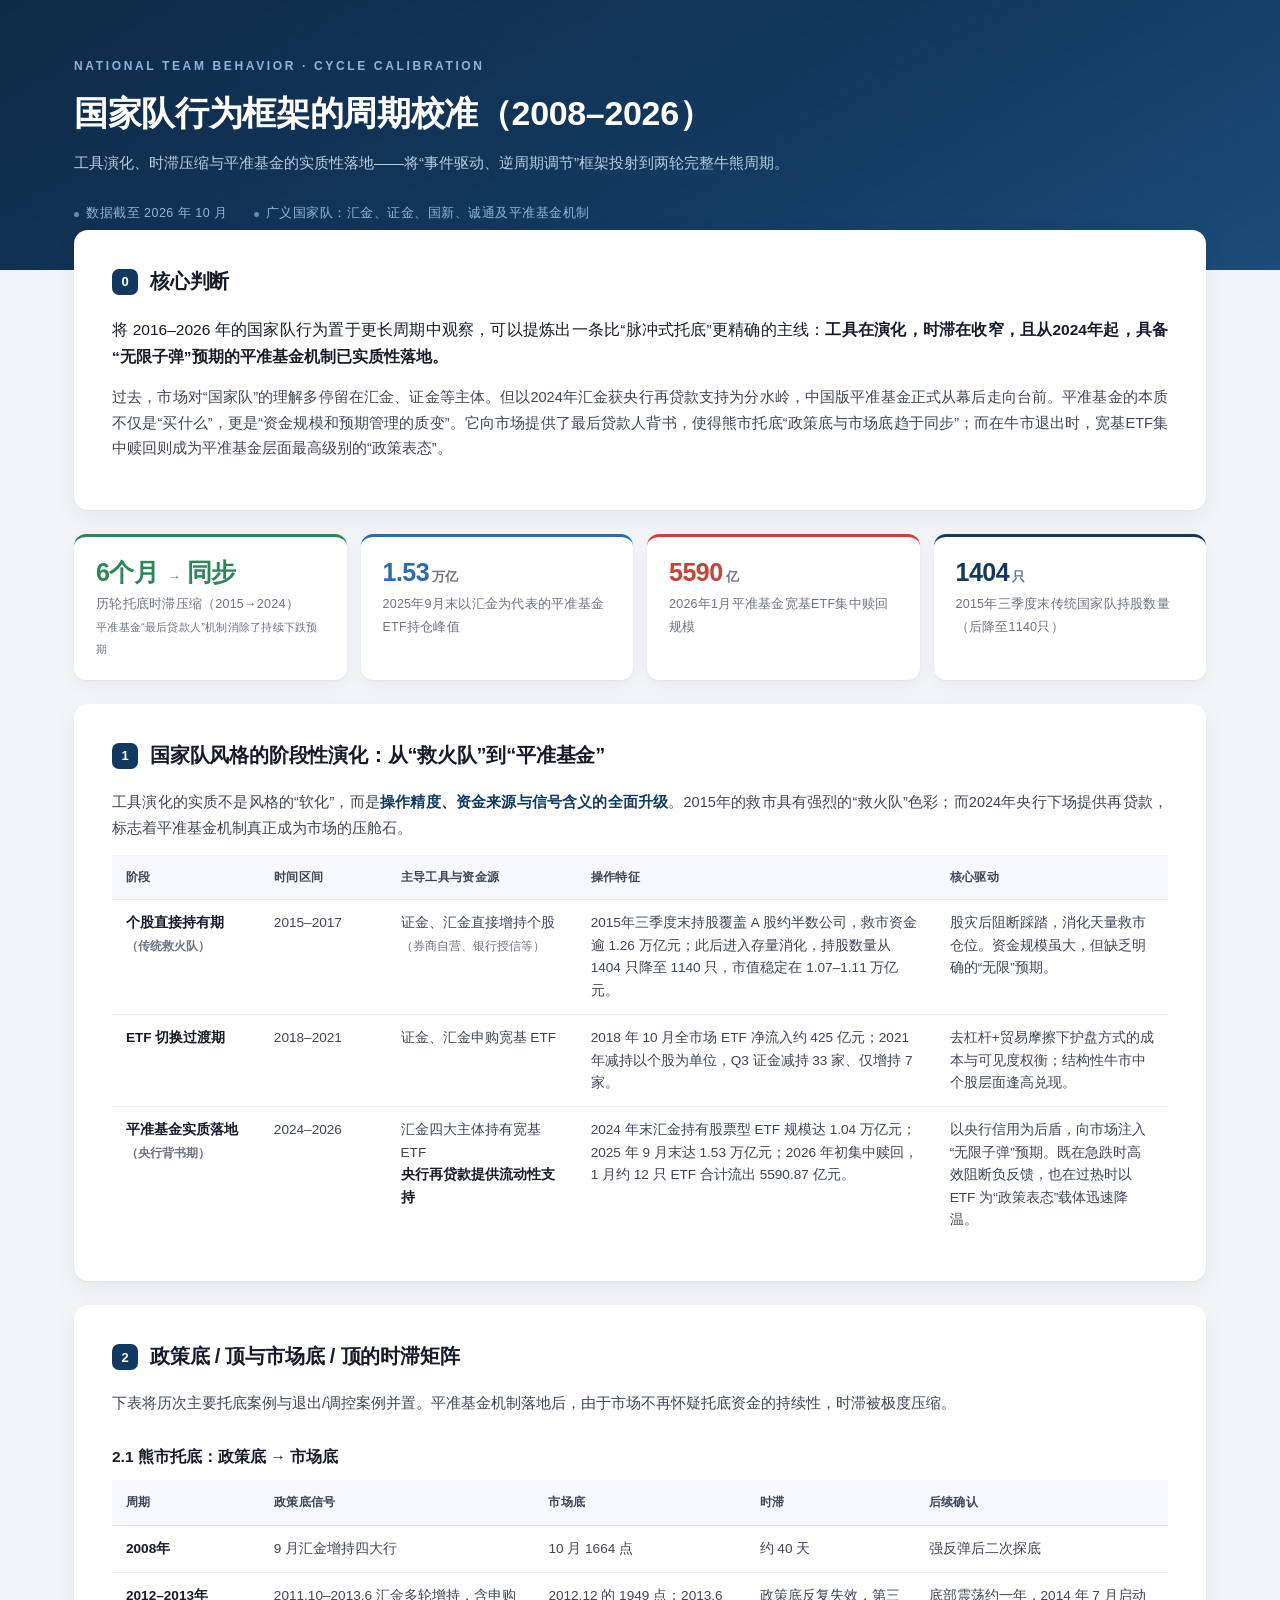
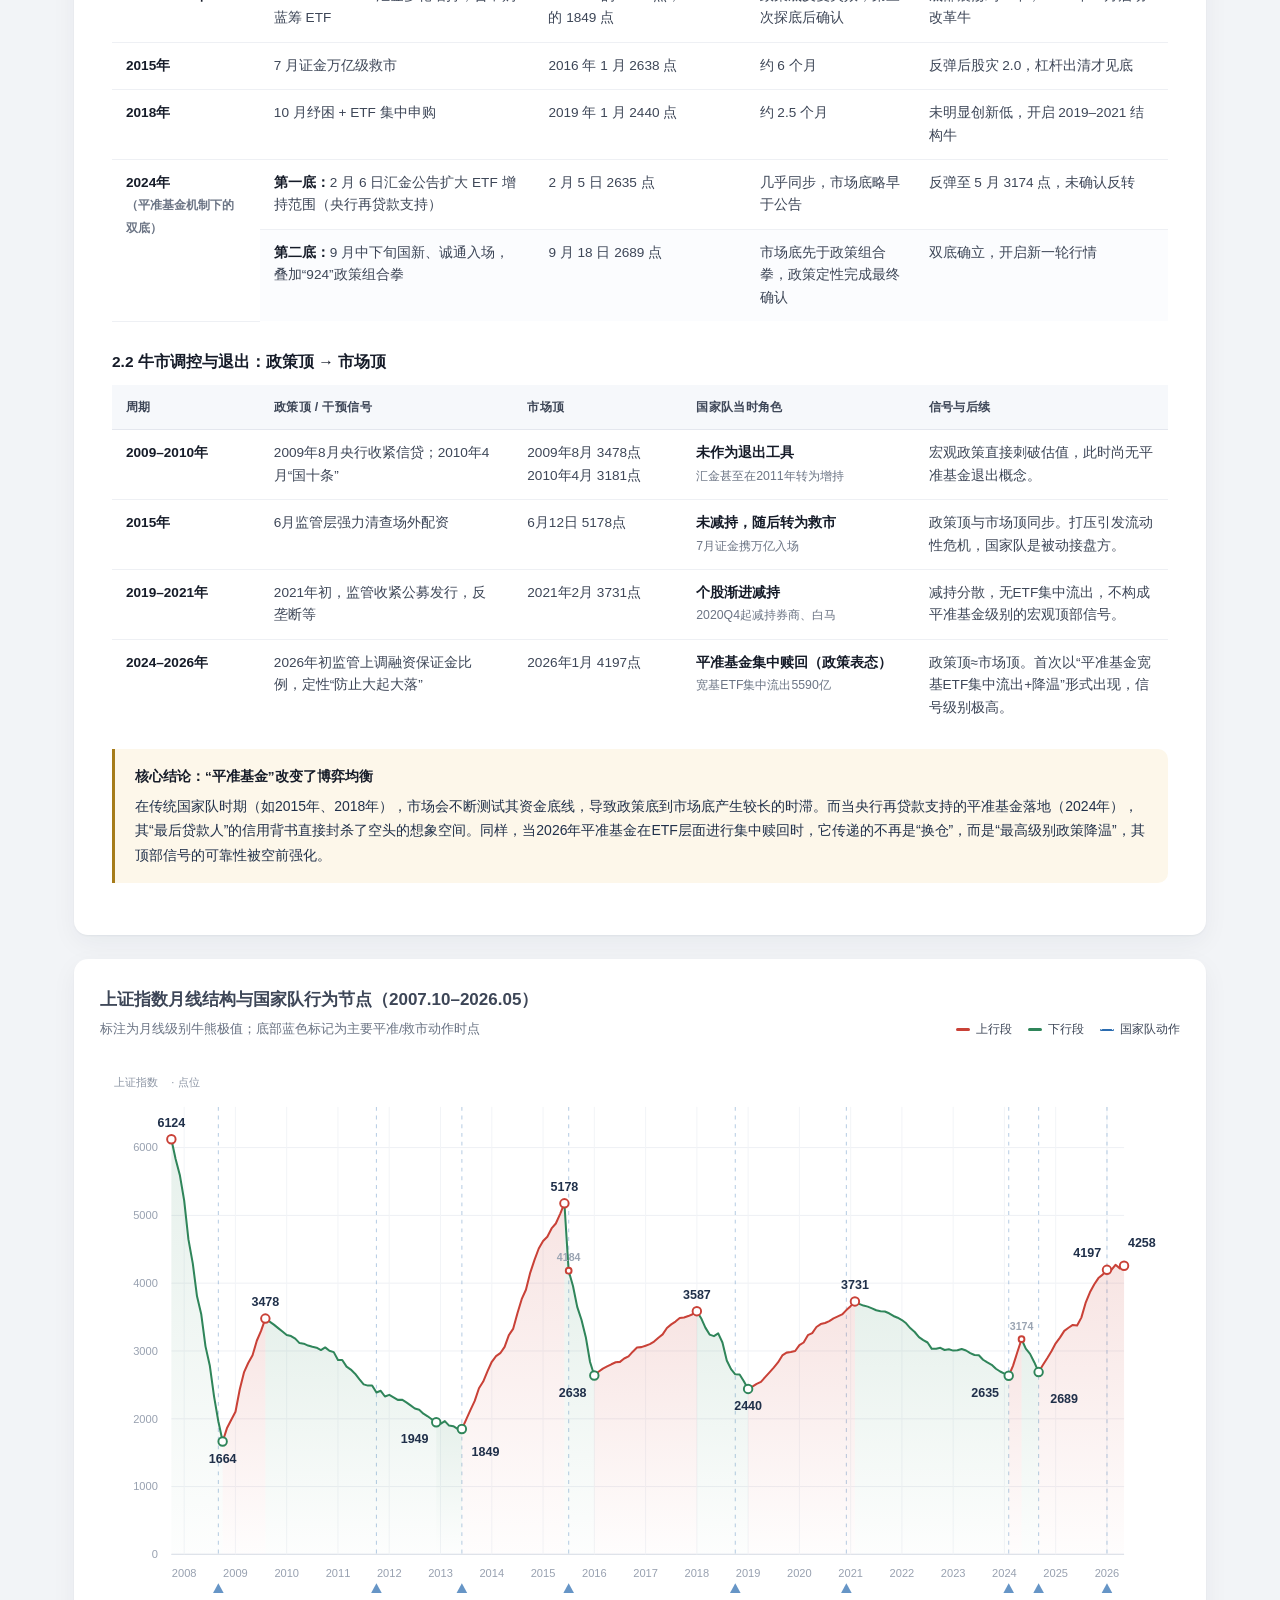
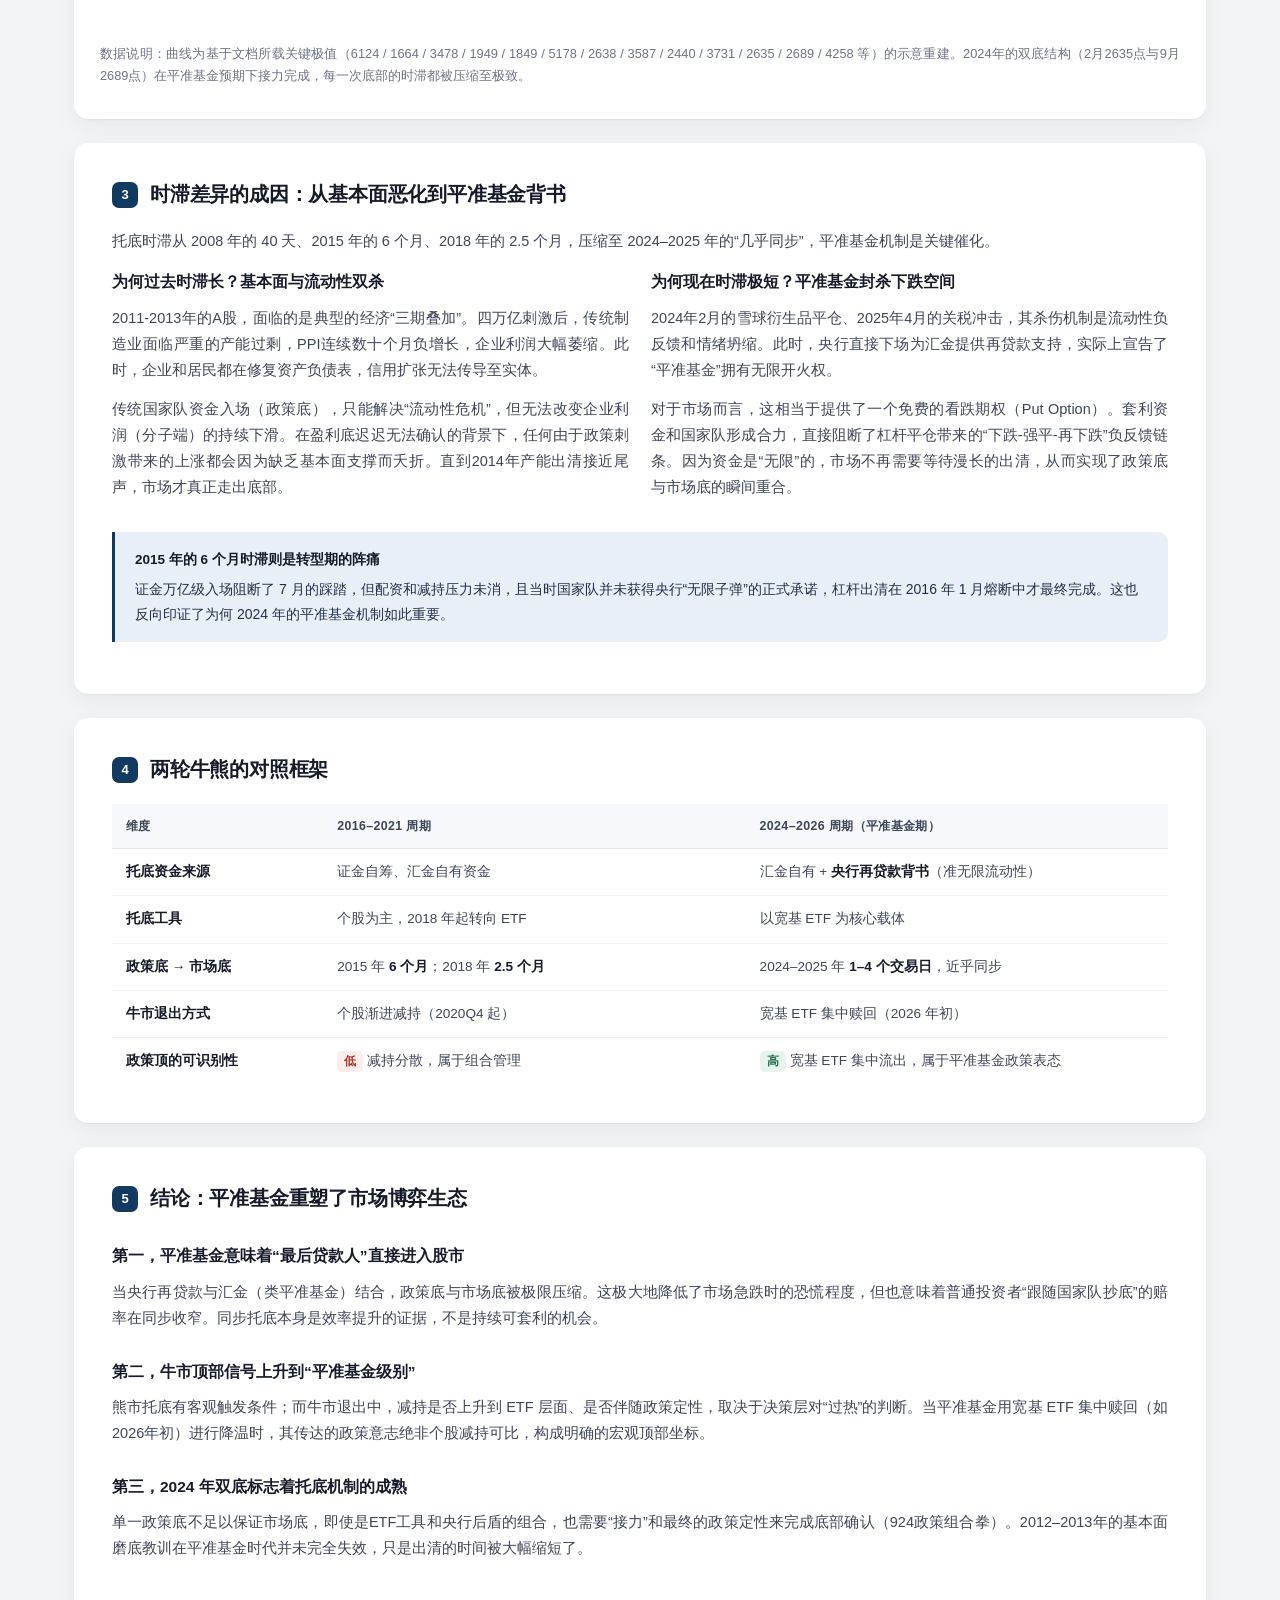
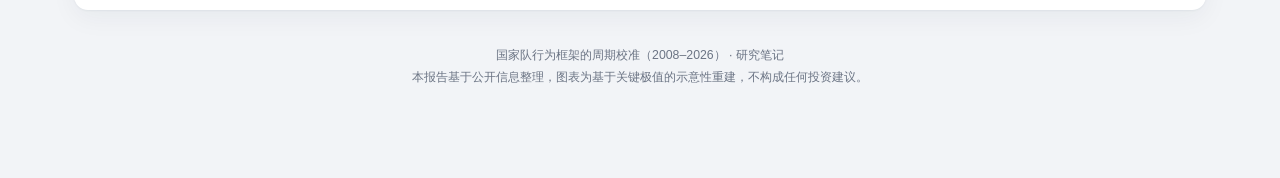
==== gjd.html @ b01d72b7 "1.index 折线图微调 2.增加报告论政策底后出现市场底时效性" ====
<!DOCTYPE html>
<html lang="zh-CN">
<head>
<meta charset="UTF-8">
<meta name="viewport" content="width=device-width, initial-scale=1.0">
<title>国家队行为框架的周期校准（2008–2026）</title>
<style>
  :root{
    --bg:#f2f4f7; --card:#ffffff; --ink:#151b28; --ink2:#3d4657;
    --muted:#6b7484; --line:#e4e7ee; --line2:#eef0f4;
    --accent:#12395f; --accent-soft:#e9eff6;
    --red:#c94137; --green:#2f855a; --gold:#a67c1a; --blue:#2b6cb0;
  }
  *{box-sizing:border-box;}
  body{
    margin:0; background:var(--bg); color:var(--ink);
    font-family:-apple-system,BlinkMacSystemFont,"Segoe UI","PingFang SC","Microsoft YaHei",sans-serif;
    line-height:1.78; -webkit-font-smoothing:antialiased;
  }
  .wrap{max-width:1180px; margin:0 auto; padding:0 24px 90px;}
  header{
    background:linear-gradient(150deg,#0e2a47 0%,#12395f 55%,#1b4b78 100%);
    color:#fff; padding:56px 0 46px; margin-bottom:-40px;
  }
  header .wrap{padding-bottom:0;}
  .kicker{font-size:12px; letter-spacing:.22em; text-transform:uppercase; color:#8fb4d8; margin:0 0 14px; font-weight:600;}
  h1{font-size:34px; line-height:1.32; margin:0 0 14px; font-weight:700; letter-spacing:-.01em;}
  .sub{font-size:15px; color:#b9cde0; margin:0; max-width:820px; line-height:1.7;}

  .card{
    background:var(--card); border-radius:14px; padding:34px 38px;
    box-shadow:0 1px 2px rgba(20,30,50,.05), 0 8px 26px rgba(20,30,50,.05);
    margin-bottom:24px;
  }
  section{scroll-margin-top:24px;}
  h2{font-size:20px; margin:0 0 16px; font-weight:700; letter-spacing:-.01em; display:flex; align-items:center; gap:12px;}
  h2 .num{display:inline-flex; align-items:center; justify-content:center; width:26px; height:26px; border-radius:7px; background:var(--accent); color:#fff; font-size:13px; font-weight:700; flex:0 0 auto;}
  h3{font-size:15.5px; margin:26px 0 10px; font-weight:700; color:var(--ink);}
  h3:first-child{margin-top:0;}
  p{margin:0 0 14px; color:var(--ink2); font-size:14.5px; text-align:justify;}
  p.lead{font-size:15.5px; color:var(--ink);}
  .muted{color:var(--muted); font-size:12.8px; line-height:1.7;}
  strong{color:var(--ink); font-weight:600;}
  em{font-style:normal; color:var(--accent); font-weight:600;}

  .stats{display:grid; grid-template-columns:repeat(auto-fit, minmax(200px,1fr)); gap:14px; margin:0 0 24px;}
  .stat{background:var(--card); border-radius:12px; padding:20px 22px; box-shadow:0 1px 2px rgba(20,30,50,.05), 0 6px 18px rgba(20,30,50,.04); border-top:3px solid var(--accent);}
  .stat .v{font-size:25px; font-weight:700; letter-spacing:-.02em; color:var(--accent); line-height:1.25;}
  .stat .v small{font-size:13px; font-weight:600; color:var(--muted); margin-left:3px;}
  .stat .k{font-size:12.5px; color:var(--muted); margin-top:5px; letter-spacing:.02em;}
  .stat.g{border-top-color:var(--green);} .stat.g .v{color:var(--green);}
  .stat.r{border-top-color:var(--red);} .stat.r .v{color:var(--red);}
  .stat.b{border-top-color:var(--blue);} .stat.b .v{color:var(--blue);}

  .table-wrap{overflow-x:auto; margin:6px -6px 4px; padding:0 6px;}
  table.tbl{width:100%; border-collapse:collapse; font-size:13.6px; min-width:640px;}
  .tbl th{background:#f6f8fb; color:var(--ink2); font-weight:600; text-align:left; padding:11px 14px; border-bottom:1px solid var(--line); font-size:12.4px; letter-spacing:.03em; white-space:nowrap;}
  .tbl td{padding:12px 14px; border-bottom:1px solid var(--line2); vertical-align:top; color:var(--ink2); line-height:1.65;}
  .tbl tbody tr:last-child td{border-bottom:none;}
  .tbl tbody tr:hover{background:#fafbfd;}
  .tbl .hl{color:var(--ink); font-weight:600;}
  .tbl .sm{font-size:12.3px; color:var(--muted);}
  .tbl .sub-row td{background:#fbfcfe;}
  .tag{display:inline-block; padding:1px 7px; border-radius:5px; font-size:11.5px; font-weight:600; letter-spacing:.02em; white-space:nowrap;}
  .tag.yes{background:#e7f4ec; color:#1f6b45;}
  .tag.no{background:#fdecea; color:#a8332a;}
  .tag.warn{background:#fdf3e0; color:#8a6412;}

  .chart-shell{background:var(--card); border-radius:14px; padding:26px 26px 18px; box-shadow:0 1px 2px rgba(20,30,50,.05), 0 8px 26px rgba(20,30,50,.05); margin-bottom:24px;}
  .chart-head{display:flex; flex-wrap:wrap; justify-content:space-between; align-items:flex-end; gap:12px; margin-bottom:6px;}
  .chart-title{font-size:17px; font-weight:700; margin:0;}
  .chart-sub{font-size:12.6px; color:var(--muted); margin:3px 0 0;}
  .legend{display:flex; flex-wrap:wrap; gap:16px; font-size:12.3px; color:var(--ink2);}
  .legend i{display:inline-block; width:14px; height:3px; border-radius:2px; margin-right:6px; vertical-align:middle;}
  .legend .sw-dash{width:14px; height:0; border-top:2px dashed var(--blue); background:none;}
  .chart-scroll{overflow-x:auto; margin:10px -4px 0; padding:0 4px;}
  svg#chart{display:block; width:100%; min-width:860px; height:auto; font-family:inherit;}
  .ax{font-size:11.5px; fill:#98a1b0;}
  .ax-y{font-size:11.5px; fill:#98a1b0;}
  .plab{font-size:13px; font-weight:700; fill:#20304a;}
  .plab.minor{font-size:11px; font-weight:600; fill:#9aa4b2;}
  .ttl{font-size:11.5px; fill:#8b94a3;}

  .callout{border-left:3px solid var(--accent); background:var(--accent-soft); padding:16px 20px; border-radius:0 10px 10px 0; margin:18px 0; font-size:14px; color:#20304a; line-height:1.75;}
  .callout.warn{border-left-color:var(--gold); background:#fdf7ea;}
  .callout.risk{border-left-color:var(--red); background:#fdf0ee;}
  .callout .t{font-weight:700; display:block; margin-bottom:5px; color:var(--ink); font-size:13.5px;}

  .grid2{display:grid; grid-template-columns:1fr 1fr; gap:22px;}
  @media(max-width:820px){
    .grid2{grid-template-columns:1fr;}
    h1{font-size:25px;}
    .card{padding:26px 22px;}
    header{padding:40px 0 36px;}
  }
  footer{text-align:center; font-size:12.3px; color:var(--muted); padding:10px 0 0; line-height:1.8;}
  .divider{height:1px; background:var(--line); margin:26px 0;}
</style>
</head>
<body>

<header>
  <div class="wrap">
    <p class="kicker">National Team Behavior · Cycle Calibration</p>
    <h1>国家队行为框架的周期校准（2008–2026）</h1>
    <p class="sub">工具演化、时滞压缩与平准基金的实质性落地——将“事件驱动、逆周期调节”框架投射到两轮完整牛熊周期。</p>
    <div class="meta" style="margin-top:26px; display:flex; flex-wrap:wrap; gap:10px 26px; font-size:12.5px; color:#8fb4d8; letter-spacing:.04em;">
      <span><i style="width:5px;height:5px;border-radius:50%;background:#5f8cba;display:inline-block;margin-right:7px;"></i>数据截至 2026 年 10 月</span>
      <span><i style="width:5px;height:5px;border-radius:50%;background:#5f8cba;display:inline-block;margin-right:7px;"></i>广义国家队：汇金、证金、国新、诚通及平准基金机制</span>
    </div>
  </div>
</header>

<div class="wrap">

  <!-- ================= 核心判断 ================= -->
  <section class="card">
    <h2><span class="num">0</span>核心判断</h2>
    <p class="lead">将 2016–2026 年的国家队行为置于更长周期中观察，可以提炼出一条比“脉冲式托底”更精确的主线：<strong>工具在演化，时滞在收窄，且从2024年起，具备“无限子弹”预期的平准基金机制已实质性落地。</strong></p>
    <p>过去，市场对“国家队”的理解多停留在汇金、证金等主体。但以2024年汇金获央行再贷款支持为分水岭，中国版平准基金正式从幕后走向台前。平准基金的本质不仅是“买什么”，更是“资金规模和预期管理的质变”。它向市场提供了最后贷款人背书，使得熊市托底“政策底与市场底趋于同步”；而在牛市退出时，宽基ETF集中赎回则成为平准基金层面最高级别的“政策表态”。</p>
  </section>

  <div class="stats">
    <div class="stat g">
      <div class="v">6个月 <small>→</small> 同步</div>
      <div class="k">历轮托底时滞压缩（2015→2024）<br><span class="muted" style="font-size:11px;">平准基金“最后贷款人”机制消除了持续下跌预期</span></div>
    </div>
    <div class="stat b">
      <div class="v">1.53<small>万亿</small></div>
      <div class="k">2025年9月末以汇金为代表的平准基金ETF持仓峰值</div>
    </div>
    <div class="stat r">
      <div class="v">5590<small>亿</small></div>
      <div class="k">2026年1月平准基金宽基ETF集中赎回规模</div>
    </div>
    <div class="stat">
      <div class="v">1404<small>只</small></div>
      <div class="k">2015年三季度末传统国家队持股数量（后降至1140只）</div>
    </div>
  </div>

  <!-- ================= 一、风格演化 ================= -->
  <section class="card">
    <h2><span class="num">1</span>国家队风格的阶段性演化：从“救火队”到“平准基金”</h2>
    <p>工具演化的实质不是风格的“软化”，而是<em>操作精度、资金来源与信号含义的全面升级</em>。2015年的救市具有强烈的“救火队”色彩；而2024年央行下场提供再贷款，标志着平准基金机制真正成为市场的压舱石。</p>

    <div class="table-wrap">
      <table class="tbl">
        <thead>
          <tr>
            <th style="width:14%">阶段</th>
            <th style="width:12%">时间区间</th>
            <th style="width:18%">主导工具与资金源</th>
            <th>操作特征</th>
            <th style="width:22%">核心驱动</th>
          </tr>
        </thead>
        <tbody>
          <tr>
            <td class="hl">个股直接持有期<br><span class="sm">（传统救火队）</span></td>
            <td>2015–2017</td>
            <td>证金、汇金直接增持个股<br><span class="sm">（券商自营、银行授信等）</span></td>
            <td>2015年三季度末持股覆盖 A 股约半数公司，救市资金逾 1.26 万亿元；此后进入存量消化，持股数量从 1404 只降至 1140 只，市值稳定在 1.07–1.11 万亿元。</td>
            <td>股灾后阻断踩踏，消化天量救市仓位。资金规模虽大，但缺乏明确的“无限”预期。</td>
          </tr>
          <tr>
            <td class="hl">ETF 切换过渡期</td>
            <td>2018–2021</td>
            <td>证金、汇金申购宽基 ETF</td>
            <td>2018 年 10 月全市场 ETF 净流入约 425 亿元；2021 年减持以个股为单位，Q3 证金减持 33 家、仅增持 7 家。</td>
            <td>去杠杆+贸易摩擦下护盘方式的成本与可见度权衡；结构性牛市中个股层面逢高兑现。</td>
          </tr>
          <tr>
            <td class="hl">平准基金实质落地<br><span class="sm">（央行背书期）</span></td>
            <td>2024–2026</td>
            <td>汇金四大主体持有宽基 ETF<br><strong>央行再贷款提供流动性支持</strong></td>
            <td>2024 年末汇金持有股票型 ETF 规模达 1.04 万亿元；2025 年 9 月末达 1.53 万亿元；2026 年初集中赎回，1 月约 12 只 ETF 合计流出 5590.87 亿元。</td>
            <td>以央行信用为后盾，向市场注入“无限子弹”预期。既在急跌时高效阻断负反馈，也在过热时以 ETF 为“政策表态”载体迅速降温。</td>
          </tr>
        </tbody>
      </table>
    </div>
  </section>

  <!-- ================= 二、时滞矩阵 ================= -->
  <section class="card">
    <h2><span class="num">2</span>政策底 / 顶与市场底 / 顶的时滞矩阵</h2>
    <p>下表将历次主要托底案例与退出/调控案例并置。平准基金机制落地后，由于市场不再怀疑托底资金的持续性，时滞被极度压缩。</p>

    <h3>2.1 熊市托底：政策底 → 市场底</h3>
    <div class="table-wrap">
      <table class="tbl">
        <thead>
          <tr>
            <th style="width:14%">周期</th>
            <th style="width:26%">政策底信号</th>
            <th style="width:20%">市场底</th>
            <th style="width:16%">时滞</th>
            <th>后续确认</th>
          </tr>
        </thead>
        <tbody>
          <tr>
            <td class="hl">2008年</td>
            <td>9 月汇金增持四大行</td>
            <td>10 月 1664 点</td>
            <td>约 40 天</td>
            <td>强反弹后二次探底</td>
          </tr>
          <tr>
            <td class="hl">2012–2013年</td>
            <td>2011.10–2013.6 汇金多轮增持，含申购蓝筹 ETF</td>
            <td>2012.12 的 1949 点；2013.6 的 1849 点</td>
            <td>政策底反复失效，第三次探底后确认</td>
            <td>底部震荡约一年，2014 年 7 月启动改革牛</td>
          </tr>
          <tr>
            <td class="hl">2015年</td>
            <td>7 月证金万亿级救市</td>
            <td>2016 年 1 月 2638 点</td>
            <td>约 6 个月</td>
            <td>反弹后股灾 2.0，杠杆出清才见底</td>
          </tr>
          <tr>
            <td class="hl">2018年</td>
            <td>10 月纾困 + ETF 集中申购</td>
            <td>2019 年 1 月 2440 点</td>
            <td>约 2.5 个月</td>
            <td>未明显创新低，开启 2019–2021 结构牛</td>
          </tr>
          <tr>
            <td class="hl" rowspan="2">2024年<br><span class="sm">（平准基金机制下的双底）</span></td>
            <td><strong>第一底：</strong>2 月 6 日汇金公告扩大 ETF 增持范围（央行再贷款支持）</td>
            <td>2 月 5 日 2635 点</td>
            <td>几乎同步，市场底略早于公告</td>
            <td>反弹至 5 月 3174 点，未确认反转</td>
          </tr>
          <tr class="sub-row">
            <td><strong>第二底：</strong>9 月中下旬国新、诚通入场，叠加“924”政策组合拳</td>
            <td>9 月 18 日 2689 点</td>
            <td>市场底先于政策组合拳，政策定性完成最终确认</td>
            <td>双底确立，开启新一轮行情</td>
          </tr>
        </tbody>
      </table>
    </div>

    <h3>2.2 牛市调控与退出：政策顶 → 市场顶</h3>
    <div class="table-wrap">
      <table class="tbl">
        <thead>
          <tr>
            <th style="width:14%">周期</th>
            <th style="width:24%">政策顶 / 干预信号</th>
            <th style="width:16%">市场顶</th>
            <th style="width:22%">国家队当时角色</th>
            <th>信号与后续</th>
          </tr>
        </thead>
        <tbody>
          <tr>
            <td class="hl">2009–2010年</td>
            <td>2009年8月央行收紧信贷；2010年4月“国十条”</td>
            <td>2009年8月 3478点<br>2010年4月 3181点</td>
            <td><strong>未作为退出工具</strong><br><span class="sm">汇金甚至在2011年转为增持</span></td>
            <td>宏观政策直接刺破估值，此时尚无平准基金退出概念。</td>
          </tr>
          <tr>
            <td class="hl">2015年</td>
            <td>6月监管层强力清查场外配资</td>
            <td>6月12日 5178点</td>
            <td><strong>未减持，随后转为救市</strong><br><span class="sm">7月证金携万亿入场</span></td>
            <td>政策顶与市场顶同步。打压引发流动性危机，国家队是被动接盘方。</td>
          </tr>
          <tr>
            <td class="hl">2019–2021年</td>
            <td>2021年初，监管收紧公募发行，反垄断等</td>
            <td>2021年2月 3731点</td>
            <td><strong>个股渐进减持</strong><br><span class="sm">2020Q4起减持券商、白马</span></td>
            <td>减持分散，无ETF集中流出，不构成平准基金级别的宏观顶部信号。</td>
          </tr>
          <tr>
            <td class="hl">2024–2026年</td>
            <td>2026年初监管上调融资保证金比例，定性“防止大起大落”</td>
            <td>2026年1月 4197点</td>
            <td><strong>平准基金集中赎回（政策表态）</strong><br><span class="sm">宽基ETF集中流出5590亿</span></td>
            <td>政策顶≈市场顶。首次以“平准基金宽基ETF集中流出+降温”形式出现，信号级别极高。</td>
          </tr>
        </tbody>
      </table>
    </div>

    <div class="callout warn">
      <span class="t">核心结论：“平准基金”改变了博弈均衡</span>
      在传统国家队时期（如2015年、2018年），市场会不断测试其资金底线，导致政策底到市场底产生较长的时滞。而当央行再贷款支持的平准基金落地（2024年），其“最后贷款人”的信用背书直接封杀了空头的想象空间。同样，当2026年平准基金在ETF层面进行集中赎回时，它传递的不再是“换仓”，而是“最高级别政策降温”，其顶部信号的可靠性被空前强化。
    </div>
  </section>

  <!-- ================= 三、图表 ================= -->
  <section class="chart-shell">
    <div class="chart-head">
      <div>
        <p class="chart-title">上证指数月线结构与国家队行为节点（2007.10–2026.05）</p>
        <p class="chart-sub">标注为月线级别牛熊极值；底部蓝色标记为主要平准/救市动作时点</p>
      </div>
      <div class="legend">
        <span><i style="background:var(--red)"></i>上行段</span>
        <span><i style="background:var(--green)"></i>下行段</span>
        <span><i class="sw-dash"></i>国家队动作</span>
      </div>
    </div>

    <div class="chart-scroll">
      <svg id="chart" viewBox="0 0 1120 600" preserveAspectRatio="xMidYMid meet" role="img"
           aria-label="上证指数月线折线图，2007年10月至2026年5月"></svg>
    </div>
    <p class="muted" style="margin-top:14px;">
      数据说明：曲线为基于文档所载关键极值（6124 / 1664 / 3478 / 1949 / 1849 / 5178 / 2638 / 3587 / 2440 / 3731 / 2635 / 2689 / 4258 等）的示意重建。2024年的双底结构（2月2635点与9月2689点）在平准基金预期下接力完成，每一次底部的时滞都被压缩至极致。
    </p>
  </section>

  <!-- ================= 四、时滞成因 ================= -->
  <section class="card">
    <h2><span class="num">3</span>时滞差异的成因：从基本面恶化到平准基金背书</h2>
    <p>托底时滞从 2008 年的 40 天、2015 年的 6 个月、2018 年的 2.5 个月，压缩至 2024–2025 年的“几乎同步”，平准基金机制是关键催化。</p>

    <div class="grid2">
      <div>
        <h3>为何过去时滞长？基本面与流动性双杀</h3>
        <p>2011-2013年的A股，面临的是典型的经济“三期叠加”。四万亿刺激后，传统制造业面临严重的产能过剩，PPI连续数十个月负增长，企业利润大幅萎缩。此时，企业和居民都在修复资产负债表，信用扩张无法传导至实体。</p>
        <p>传统国家队资金入场（政策底），只能解决“流动性危机”，但无法改变企业利润（分子端）的持续下滑。在盈利底迟迟无法确认的背景下，任何由于政策刺激带来的上涨都会因为缺乏基本面支撑而夭折。直到2014年产能出清接近尾声，市场才真正走出底部。</p>
      </div>
      <div>
        <h3>为何现在时滞极短？平准基金封杀下跌空间</h3>
        <p>2024年2月的雪球衍生品平仓、2025年4月的关税冲击，其杀伤机制是流动性负反馈和情绪坍缩。此时，央行直接下场为汇金提供再贷款支持，实际上宣告了“平准基金”拥有无限开火权。</p>
        <p>对于市场而言，这相当于提供了一个免费的看跌期权（Put Option）。套利资金和国家队形成合力，直接阻断了杠杆平仓带来的“下跌-强平-再下跌”负反馈链条。因为资金是“无限”的，市场不再需要等待漫长的出清，从而实现了政策底与市场底的瞬间重合。</p>
      </div>
    </div>

    <div class="callout">
      <span class="t">2015 年的 6 个月时滞则是转型期的阵痛</span>
      证金万亿级入场阻断了 7 月的踩踏，但配资和减持压力未消，且当时国家队并未获得央行“无限子弹”的正式承诺，杠杆出清在 2016 年 1 月熔断中才最终完成。这也反向印证了为何 2024 年的平准基金机制如此重要。
    </div>
  </section>

  <!-- ================= 五、对照框架 ================= -->
  <section class="card">
    <h2><span class="num">4</span>两轮牛熊的对照框架</h2>
    <div class="table-wrap">
      <table class="tbl">
        <thead>
          <tr>
            <th style="width:20%">维度</th>
            <th style="width:40%">2016–2021 周期</th>
            <th>2024–2026 周期（平准基金期）</th>
          </tr>
        </thead>
        <tbody>
          <tr><td class="hl">托底资金来源</td><td>证金自筹、汇金自有资金</td><td>汇金自有 + <strong>央行再贷款背书</strong>（准无限流动性）</td></tr>
          <tr><td class="hl">托底工具</td><td>个股为主，2018 年起转向 ETF</td><td>以宽基 ETF 为核心载体</td></tr>
          <tr><td class="hl">政策底 → 市场底</td><td>2015 年 <strong>6 个月</strong>；2018 年 <strong>2.5 个月</strong></td><td>2024–2025 年 <strong>1–4 个交易日</strong>，近乎同步</td></tr>
          <tr><td class="hl">牛市退出方式</td><td>个股渐进减持（2020Q4 起）</td><td>宽基 ETF 集中赎回（2026 年初）</td></tr>
          <tr><td class="hl">政策顶的可识别性</td><td><span class="tag no">低</span> 减持分散，属于组合管理</td><td><span class="tag yes">高</span> 宽基 ETF 集中流出，属于平准基金政策表态</td></tr>
        </tbody>
      </table>
    </div>
  </section>

  <!-- ================= 六、结论 ================= -->
  <section class="card">
    <h2><span class="num">5</span>结论：平准基金重塑了市场博弈生态</h2>

    <h3>第一，平准基金意味着“最后贷款人”直接进入股市</h3>
    <p>当央行再贷款与汇金（类平准基金）结合，政策底与市场底被极限压缩。这极大地降低了市场急跌时的恐慌程度，但也意味着普通投资者“跟随国家队抄底”的赔率在同步收窄。同步托底本身是效率提升的证据，不是持续可套利的机会。</p>

    <h3>第二，牛市顶部信号上升到“平准基金级别”</h3>
    <p>熊市托底有客观触发条件；而牛市退出中，减持是否上升到 ETF 层面、是否伴随政策定性，取决于决策层对“过热”的判断。当平准基金用宽基 ETF 集中赎回（如2026年初）进行降温时，其传达的政策意志绝非个股减持可比，构成明确的宏观顶部坐标。</p>

    <h3>第三，2024 年双底标志着托底机制的成熟</h3>
    <p>单一政策底不足以保证市场底，即使是ETF工具和央行后盾的组合，也需要“接力”和最终的政策定性来完成底部确认（924政策组合拳）。2012–2013年的基本面磨底教训在平准基金时代并未完全失效，只是出清的时间被大幅缩短了。</p>
  </section>

  <footer>
    国家队行为框架的周期校准（2008–2026） · 研究笔记<br>
    本报告基于公开信息整理，图表为基于关键极值的示意性重建，不构成任何投资建议。
  </footer>
</div>

<script>
(function(){
  "use strict";

  function ym2i(s){ const p = s.split('-'); return (+p[0]) * 12 + (+p[1]) - 1; }
  function i2ym(i){ return Math.floor(i/12) + '-' + String(i%12+1).padStart(2,'0'); }
  function rnd(s){ const x = Math.sin(s) * 43758.5453; return x - Math.floor(x); }

  const PIVOTS = [
    { d:'2007-10', v:6124, lab:'6124', pos:'above' },
    { d:'2008-10', v:1664, lab:'1664', pos:'below' },
    { d:'2009-08', v:3478, lab:'3478', pos:'above' },
    { d:'2012-12', v:1949, lab:'1949', pos:'below', anchor:'end', dx:-8 },
    { d:'2013-06', v:1849, lab:'1849', pos:'below', anchor:'start', dx:10, dy:6 },
    { d:'2015-06', v:5178, lab:'5178', pos:'above' },
    { d:'2015-07', v:4184, minor:true, pos:'above' },
    { d:'2016-01', v:2638, lab:'2638', pos:'below', anchor:'end', dx:-8 },
    { d:'2018-01', v:3587, lab:'3587', pos:'above' },
    { d:'2019-01', v:2440, lab:'2440', pos:'below' },
    { d:'2021-02', v:3731, lab:'3731', pos:'above' },
    { d:'2024-02', v:2635, lab:'2635', pos:'below', anchor:'end', dx:-10 },
    { d:'2024-05', v:3174, minor:true, pos:'above' },
    { d:'2024-09', v:2689, lab:'2689', pos:'below', anchor:'start', dx:12, dy:10 },
    { d:'2026-01', v:4197, lab:'4197', pos:'above', anchor:'end', dx:-6 },
    { d:'2026-05', v:4258, lab:'4258', pos:'above', anchor:'start', dx:4, dy:-6 }
  ];

  const EVENTS = [
    { d:'2008-09', t:'汇金增持四大行' },
    { d:'2011-10', t:'汇金第三轮增持启动' },
    { d:'2013-06', t:'汇金增持金融股并申购蓝筹ETF' },
    { d:'2015-07', t:'证金万亿级救市' },
    { d:'2018-10', t:'证金汇金扎堆宽基ETF' },
    { d:'2020-12', t:'个股层面渐进减持启动' },
    { d:'2024-02', t:'汇金获央行再贷款，扩大ETF增持' },
    { d:'2024-09', t:'国新、诚通入场 + 924组合拳' },
    { d:'2026-01', t:'平准基金宽基ETF集中赎回' }
  ];

  const W = 1120, H = 600;
  const PAD = { t: 58, r: 58, b: 78, l: 74 };
  const YMAX = 6600, YMIN = 0;
  const X0 = ym2i('2007-10');
  const X1 = ym2i('2026-05');

  const X = i => PAD.l + (i - X0) / (X1 - X0) * (W - PAD.l - PAD.r);
  const Y = v => PAD.t + (1 - (v - YMIN) / (YMAX - YMIN)) * (H - PAD.t - PAD.b);

  const segs = [];
  const ALL = [];

  for (let k = 0; k < PIVOTS.length - 1; k++) {
    const a = PIVOTS[k], b = PIVOTS[k + 1];
    const ia = ym2i(a.d), ib = ym2i(b.d);
    const span = Math.max(1, ib - ia);
    const amp = Math.abs(b.v - a.v) * 0.075 + 45;
    const pts = [];

    for (let i = ia; i < ib; i++) {
      const t = (i - ia) / span;
      const base = a.v + (b.v - a.v) * t;
      const env = Math.sin(Math.PI * t);
      const osc =
        Math.sin(t * Math.PI * (2 + (k % 3)) + k * 1.9) * 0.55 +
        Math.sin(t * Math.PI * (3.7 + (k % 2)) + k * 1.1) * 0.45;
      const noise = (rnd(i * 1.317 + k * 7.233) - 0.5) * 0.55;
      const v = base + (amp * osc + amp * noise) * env;
      pts.push({ i: i, v: Math.max(300, v) });
    }
    pts.push({ i: ib, v: b.v });

    segs.push({ pts: pts, up: b.v >= a.v });
    for (const p of pts) {
      if (!ALL.length || ALL[ALL.length - 1].i !== p.i) ALL.push(p);
    }
  }

  let s = '';
  s += '<defs>';
  s += '<linearGradient id="gUp" x1="0" y1="0" x2="0" y2="1">';
  s += '<stop offset="0%" stop-color="#c94137" stop-opacity="0.14"/>';
  s += '<stop offset="100%" stop-color="#c94137" stop-opacity="0.01"/>';
  s += '</linearGradient>';
  s += '<linearGradient id="gDown" x1="0" y1="0" x2="0" y2="1">';
  s += '<stop offset="0%" stop-color="#2f855a" stop-opacity="0.12"/>';
  s += '<stop offset="100%" stop-color="#2f855a" stop-opacity="0.01"/>';
  s += '</linearGradient>';
  s += '</defs>';

  for (let v = 0; v <= 6000; v += 1000) {
    const y = Y(v);
    s += `<line x1="${PAD.l}" y1="${y}" x2="${W - PAD.r}" y2="${y}" stroke="#eef0f4" stroke-width="1"/>`;
    s += `<text class="ax-y" x="${PAD.l - 14}" y="${y + 4}" text-anchor="end">${v}</text>`;
  }
  s += `<line x1="${PAD.l}" y1="${Y(0)}" x2="${W - PAD.r}" y2="${Y(0)}" stroke="#dfe3ea" stroke-width="1.2"/>`;

  for (let yr = 2008; yr <= 2026; yr++) {
    const i = yr * 12;
    if (i < X0 || i > X1) continue;
    const x = X(i);
    s += `<line x1="${x}" y1="${PAD.t}" x2="${x}" y2="${H - PAD.b}" stroke="#f2f4f7" stroke-width="1"/>`;
    s += `<text class="ax" x="${x}" y="${H - PAD.b + 24}" text-anchor="middle">${yr}</text>`;
  }

  for (const ev of EVENTS) {
    const i = ym2i(ev.d);
    if (i < X0 || i > X1) continue;
    const x = X(i);
    s += `<line x1="${x}" y1="${PAD.t}" x2="${x}" y2="${H - PAD.b}" stroke="#2b6cb0" stroke-width="1.1" stroke-dasharray="4 5" opacity="0.32"/>`;
  }

  for (const seg of segs) {
    const pts = seg.pts;
    if (pts.length < 2) continue;
    let d = '';
    for (let i = 0; i < pts.length; i++) {
      d += (i === 0 ? 'M' : 'L') + X(pts[i].i).toFixed(1) + ',' + Y(pts[i].v).toFixed(1);
    }
    const first = pts[0], last = pts[pts.length - 1];
    const dArea = d + `L${X(last.i).toFixed(1)},${Y(0)}L${X(first.i).toFixed(1)},${Y(0)}Z`;
    const fill = seg.up ? 'url(#gUp)' : 'url(#gDown)';
    const stroke = seg.up ? '#c94137' : '#2f855a';

    s += `<path d="${dArea}" fill="${fill}" stroke="none"/>`;
    s += `<path d="${d}" fill="none" stroke="${stroke}" stroke-width="2.1" stroke-linejoin="round" stroke-linecap="round"/>`;
  }

  for (const pv of PIVOTS) {
    const i = ym2i(pv.d);
    const x = X(i), y = Y(pv.v);
    const color = pv.pos === 'above' ? '#c94137' : '#2f855a';

    s += `<circle cx="${x}" cy="${y}" r="${pv.minor ? 3 : 4.4}" fill="#fff" stroke="${color}" stroke-width="2"/>`;

    if (pv.lab) {
      const dx = pv.dx || 0;
      let dy = pv.dy || 0;
      dy += pv.pos === 'above' ? -13 : 22;
      const anchor = pv.anchor || 'middle';
      s += `<text class="plab" x="${(x + dx).toFixed(1)}" y="${(y + dy).toFixed(1)}" text-anchor="${anchor}">${pv.lab}</text>`;
    } else if (pv.minor) {
      const dy = pv.pos === 'above' ? -10 : 16;
      s += `<text class="plab minor" x="${x.toFixed(1)}" y="${(y + dy).toFixed(1)}" text-anchor="middle">${pv.v}</text>`;
    }
  }

  for (const ev of EVENTS) {
    const i = ym2i(ev.d);
    if (i < X0 || i > X1) continue;
    const x = X(i);
    const yb = H - PAD.b + 36;
    s += `<g><title>${ev.d} · ${ev.t}</title>`;
    s += `<path d="M${x},${yb - 6} L${x - 5.5},${yb + 4} L${x + 5.5},${yb + 4} Z" fill="#2b6cb0" opacity="0.72"/>`;
    s += `</g>`;
  }

  s += `<text class="ttl" x="${PAD.l - 14}" y="${PAD.t - 22}" text-anchor="end">上证指数</text>`;
  s += `<text class="ttl" x="${PAD.l}" y="${PAD.t - 22}" text-anchor="start">· 点位</text>`;

  s += `<line id="cross" x1="0" y1="${PAD.t}" x2="0" y2="${H - PAD.b}" stroke="#12395f" stroke-width="1" stroke-dasharray="3 3" opacity="0"/>`;
  s += `<circle id="hdot" cx="0" cy="0" r="4.5" fill="#12395f" opacity="0"/>`;
  s += `<rect id="hit" x="${PAD.l}" y="${PAD.t}" width="${W - PAD.l - PAD.r}" height="${H - PAD.t - PAD.b}" fill="transparent" style="cursor:crosshair"/>`;

  const svg = document.getElementById('chart');
  svg.innerHTML = s;

  const tip = document.getElementById('tip');
  const cross = svg.querySelector('#cross');
  const hdot = svg.querySelector('#hdot');
  const hit = svg.querySelector('#hit');

  function nearest(iF) {
    let best = ALL[0], bd = Infinity;
    for (const p of ALL) {
      const d = Math.abs(p.i - iF);
      if (d < bd) { bd = d; best = p; }
    }
    return best;
  }

  function eventNear(i) {
    let best = null, bd = 2.5;
    for (const ev of EVENTS) {
      const d = Math.abs(ym2i(ev.d) - i);
      if (d <= bd) { bd = d; best = ev; }
    }
    return best;
  }

  hit.addEventListener('mousemove', function (e) {
    const r = svg.getBoundingClientRect();
    const px = (e.clientX - r.left) / r.width * W;
    if (px < PAD.l || px > W - PAD.r) { hide(); return; }

    const iF = X0 + (px - PAD.l) / (W - PAD.l - PAD.r) * (X1 - X0);
    const p = nearest(iF);
    const x = X(p.i), y = Y(p.v);

    cross.setAttribute('x1', x); cross.setAttribute('x2', x);
    cross.setAttribute('opacity', '0.55');
    hdot.setAttribute('cx', x); hdot.setAttribute('cy', y);
    hdot.setAttribute('opacity', '1');

    const ev = eventNear(p.i);
    tip.innerHTML =
      '<b>' + i2ym(p.i) + '</b> · ' + Math.round(p.v) + ' 点' +
      (ev ? '<span class="ev">◆ ' + ev.t + '</span>' : '');
    tip.style.opacity = '1';

    const pageX = r.left + x / W * r.width;
    const pageY = r.top + y / H * r.height;
    let left = pageX + 16;
    let top = pageY - 46;

    if (left + tip.offsetWidth > window.innerWidth - 12) {
      left = pageX - tip.offsetWidth - 16;
    }
    if (top < 8) top = 8;

    tip.style.left = left + 'px';
    tip.style.top = top + 'px';
  });

  function hide() {
    cross.setAttribute('opacity', '0');
    hdot.setAttribute('opacity', '0');
    tip.style.opacity = '0';
  }

  hit.addEventListener('mouseleave', hide);
  window.addEventListener('scroll', hide, { passive: true });

})();
</script>
<div id="tip" style="position:fixed; pointer-events:none; background:rgba(18,32,52,.95); color:#fff; padding:8px 12px; border-radius:8px; font-size:12.4px; line-height:1.6; white-space:nowrap; opacity:0; transition:opacity .12s; z-index:99; box-shadow:0 6px 20px rgba(0,0,0,.25);"></div>
</body>
</html>
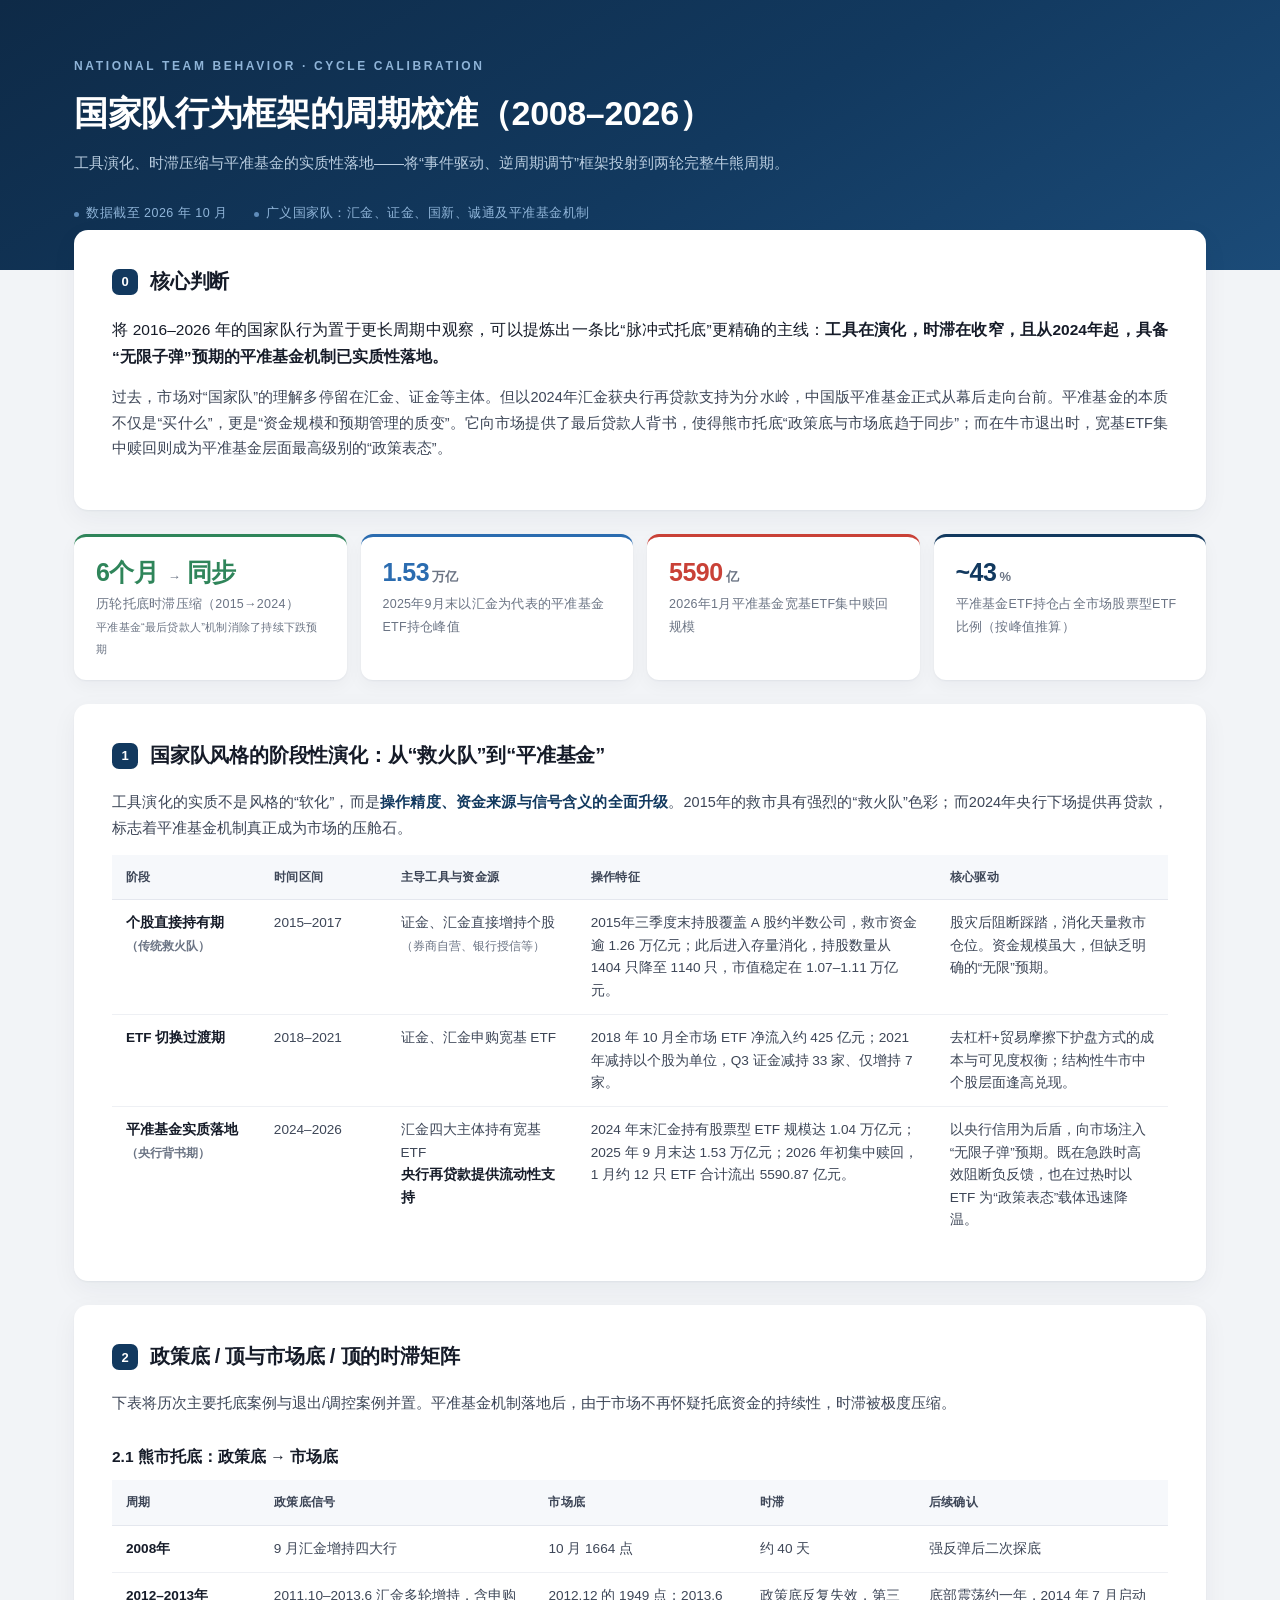
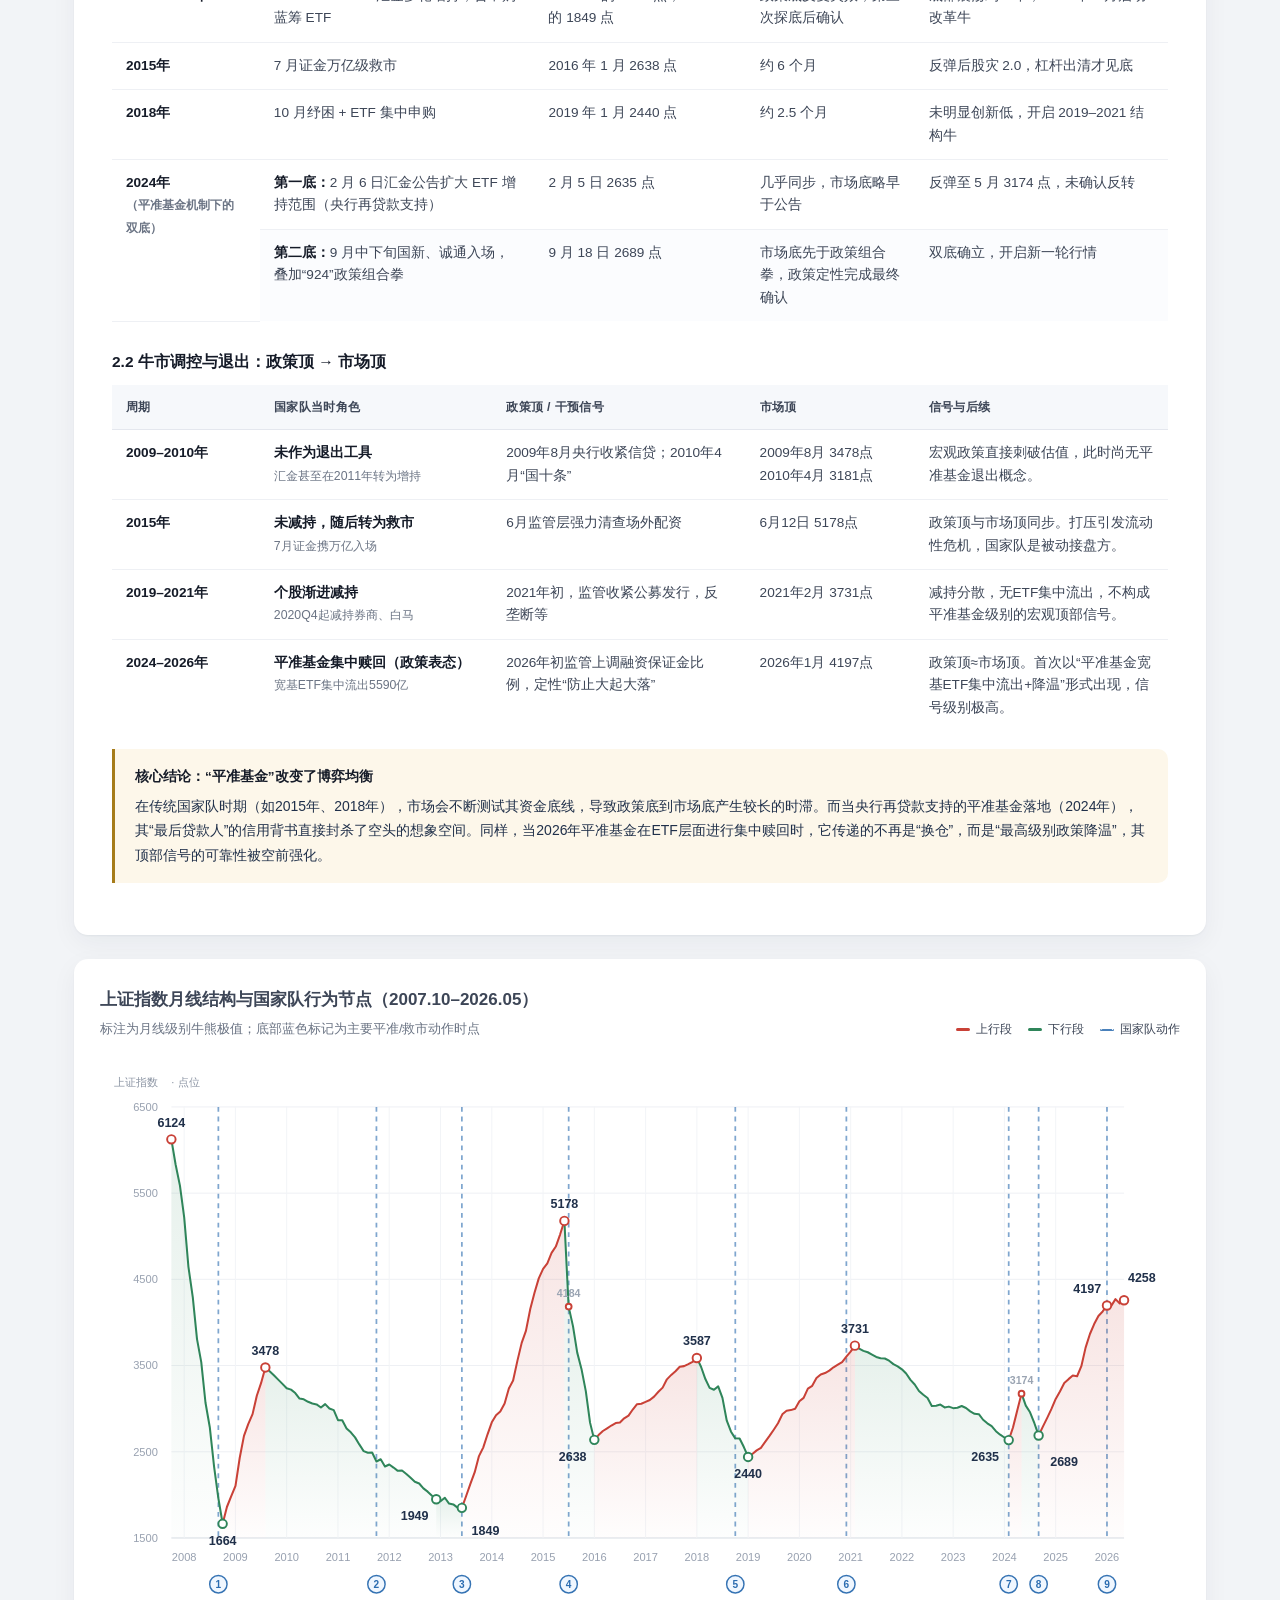
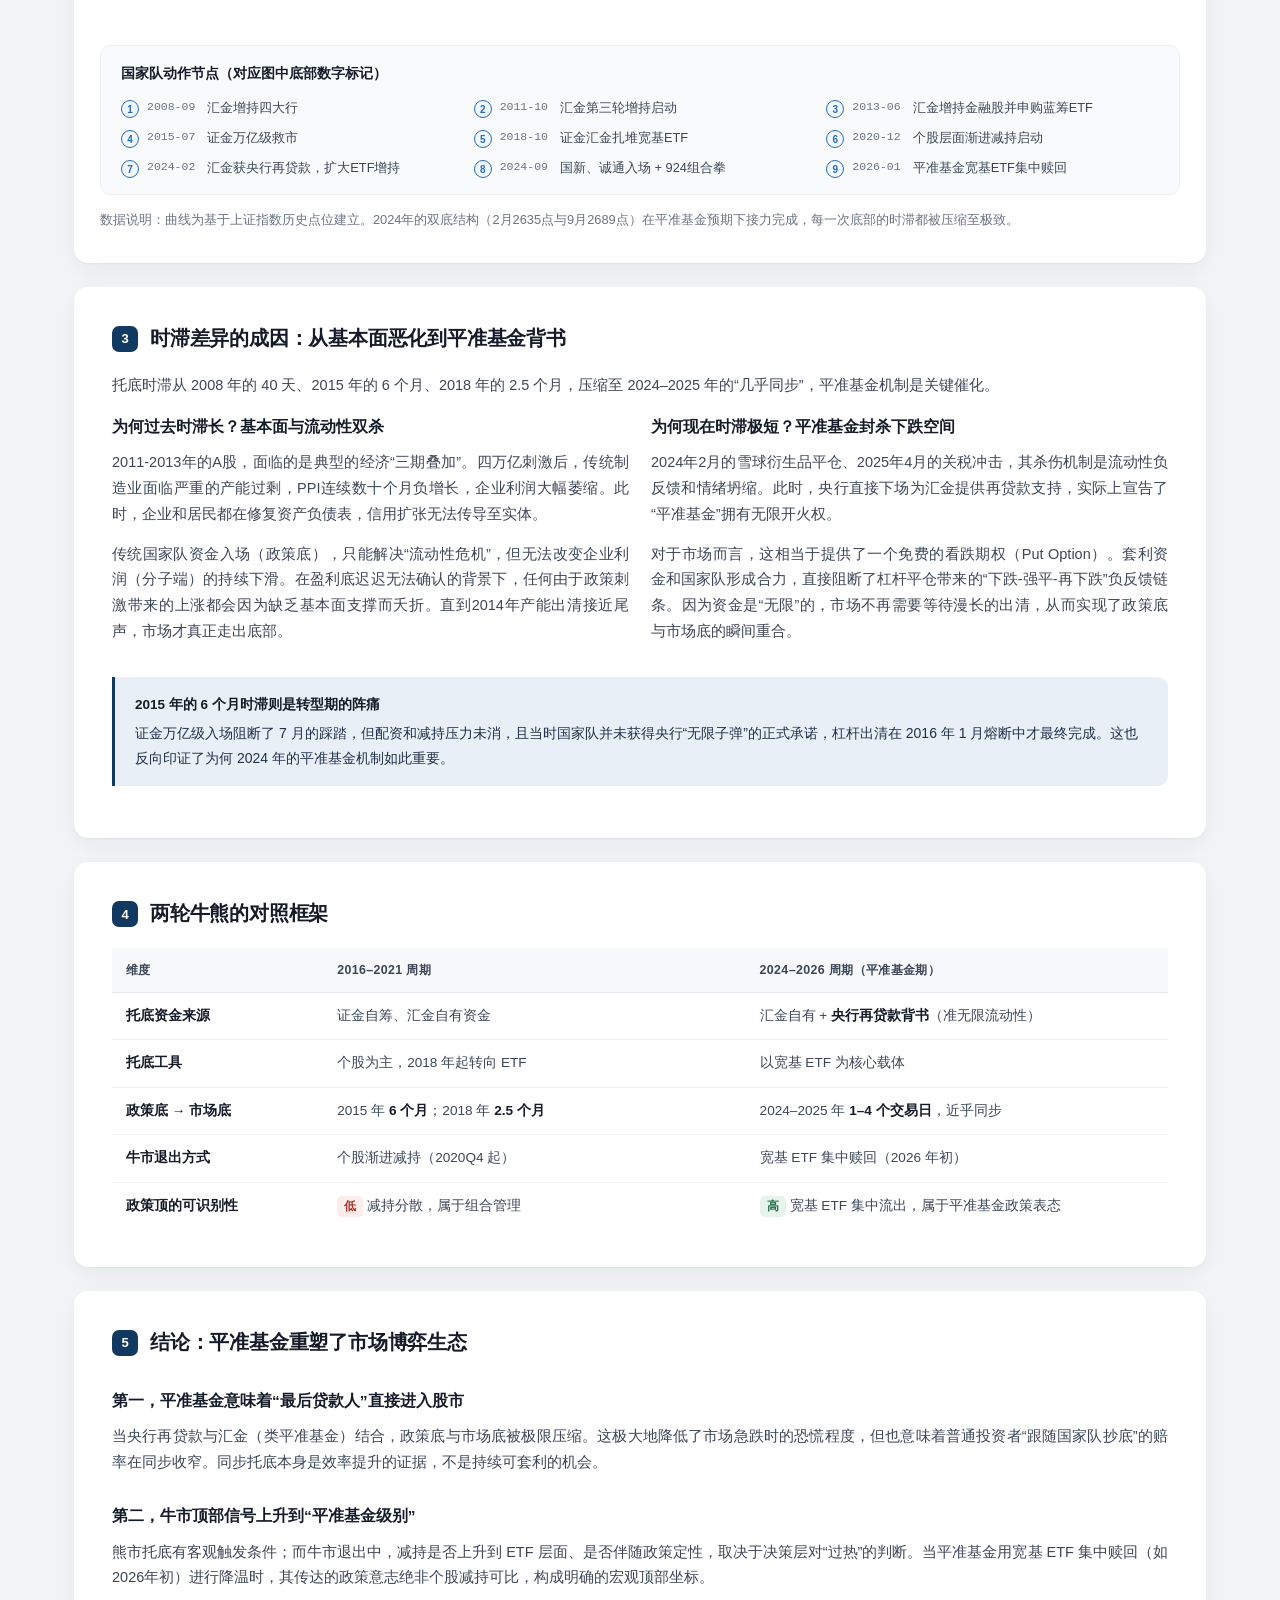
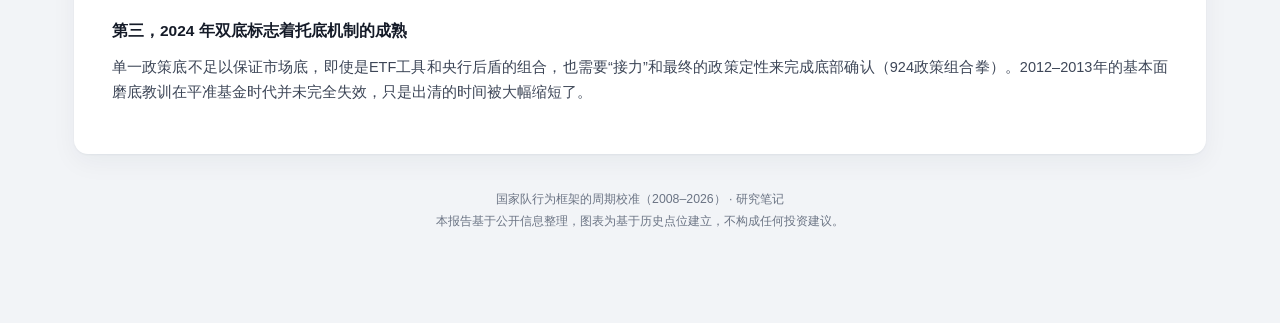
==== commit 28ba727d: "1.提高代码服用，减少冗余，也避开部分不必要的判断" ====
--- a/gjd.html
+++ b/gjd.html
@@ -26,12 +26,17 @@
   .kicker{font-size:12px; letter-spacing:.22em; text-transform:uppercase; color:#8fb4d8; margin:0 0 14px; font-weight:600;}
   h1{font-size:34px; line-height:1.32; margin:0 0 14px; font-weight:700; letter-spacing:-.01em;}
   .sub{font-size:15px; color:#b9cde0; margin:0; max-width:820px; line-height:1.7;}
-
-  .card{
-    background:var(--card); border-radius:14px; padding:34px 38px;
+  .meta{margin-top:26px; display:flex; flex-wrap:wrap; gap:10px 26px; font-size:12.5px; color:#8fb4d8; letter-spacing:.04em;}
+  .meta i{width:5px; height:5px; border-radius:50%; background:#5f8cba; display:inline-block; margin-right:7px;}
+
+  /* .card 与 .chart-shell 共享外观，仅内边距不同 */
+  .card, .chart-shell{
+    background:var(--card); border-radius:14px;
     box-shadow:0 1px 2px rgba(20,30,50,.05), 0 8px 26px rgba(20,30,50,.05);
     margin-bottom:24px;
   }
+  .card{padding:34px 38px;}
+  .chart-shell{padding:26px 26px 18px;}
   section{scroll-margin-top:24px;}
   h2{font-size:20px; margin:0 0 16px; font-weight:700; letter-spacing:-.01em; display:flex; align-items:center; gap:12px;}
   h2 .num{display:inline-flex; align-items:center; justify-content:center; width:26px; height:26px; border-radius:7px; background:var(--accent); color:#fff; font-size:13px; font-weight:700; flex:0 0 auto;}
@@ -66,13 +71,12 @@
   .tag.no{background:#fdecea; color:#a8332a;}
   .tag.warn{background:#fdf3e0; color:#8a6412;}
 
-  .chart-shell{background:var(--card); border-radius:14px; padding:26px 26px 18px; box-shadow:0 1px 2px rgba(20,30,50,.05), 0 8px 26px rgba(20,30,50,.05); margin-bottom:24px;}
   .chart-head{display:flex; flex-wrap:wrap; justify-content:space-between; align-items:flex-end; gap:12px; margin-bottom:6px;}
   .chart-title{font-size:17px; font-weight:700; margin:0;}
   .chart-sub{font-size:12.6px; color:var(--muted); margin:3px 0 0;}
   .legend{display:flex; flex-wrap:wrap; gap:16px; font-size:12.3px; color:var(--ink2);}
   .legend i{display:inline-block; width:14px; height:3px; border-radius:2px; margin-right:6px; vertical-align:middle;}
-  .legend .sw-dash{width:14px; height:0; border-top:2px dashed var(--blue); background:none;}
+  .legend .sw-dash{width:14px; height:0; border-top:2px dashed #2b6cb0; opacity: 0.85; background:none;}
   .chart-scroll{overflow-x:auto; margin:10px -4px 0; padding:0 4px;}
   svg#chart{display:block; width:100%; min-width:860px; height:auto; font-family:inherit;}
   .ax{font-size:11.5px; fill:#98a1b0;}
@@ -87,14 +91,55 @@
   .callout .t{font-weight:700; display:block; margin-bottom:5px; color:var(--ink); font-size:13.5px;}
 
   .grid2{display:grid; grid-template-columns:1fr 1fr; gap:22px;}
+
+  /* 新增：H5端图表事件列表 */
+  .ev-list { margin-top: 16px; padding: 16px 20px; background: #f8fafc; border-radius: 10px; border: 1px solid var(--line2); }
+  .ev-list-title { font-size: 13.5px; font-weight: 700; color: var(--ink); margin-bottom: 12px; }
+  .ev-list ul { list-style: none; padding: 0; margin: 0; display: grid; grid-template-columns: repeat(auto-fill, minmax(280px, 1fr)); gap: 10px 20px; }
+  .ev-list li { font-size: 12.8px; color: var(--ink2); display: flex; align-items: flex-start; gap: 8px; line-height: 1.5; }
+  .ev-list b { display: inline-flex; align-items: center; justify-content: center; width: 18px; height: 18px; background: #f0f7ff; color: var(--blue); border: 1px solid #2b6cb0; border-radius: 50%; font-size: 10px; flex-shrink: 0; margin-top: 2px; }
+  .ev-list .ev-date { color: var(--muted); font-family: ui-monospace, SFMono-Regular, Menlo, Monaco, Consolas, monospace; margin-right: 4px; flex-shrink: 0; font-size: 11.5px; }
+
+  /* H5端媒体查询 */
   @media(max-width:820px){
     .grid2{grid-template-columns:1fr;}
     h1{font-size:25px;}
     .card{padding:26px 22px;}
     header{padding:40px 0 36px;}
-  }
+
+    /* 将四个卡片强制在一行显示 */
+    .stats {
+      grid-template-columns: repeat(4, 1fr);
+      gap: 6px;
+    }
+    .stat {
+      padding: 10px 5px; /* 缩小内边距 */
+      border-top-width: 2px;
+      border-radius: 8px;
+    }
+    .stat .v {
+      font-size: 15px; /* 缩小主数字 */
+      letter-spacing: -0.04em;
+    }
+    .stat .v small {
+      font-size: 10px;
+      margin-left: 1px;
+    }
+    .stat .k {
+      font-size: 10px;
+      margin-top: 3px;
+      line-height: 1.25;
+      letter-spacing: 0;
+    }
+    .stat .k .muted {
+      display: none; /* 在极小屏隐藏补充说明，防止换行崩坏 */
+    }
+  }
+
   footer{text-align:center; font-size:12.3px; color:var(--muted); padding:10px 0 0; line-height:1.8;}
   .divider{height:1px; background:var(--line); margin:26px 0;}
+
+  #tip{position:fixed; pointer-events:none; background:rgba(18,32,52,.95); color:#fff; padding:8px 12px; border-radius:8px; font-size:12.4px; line-height:1.6; white-space:nowrap; opacity:0; transition:opacity .12s; z-index:99; box-shadow:0 6px 20px rgba(0,0,0,.25);}
 </style>
 </head>
 <body>
@@ -104,9 +149,9 @@
     <p class="kicker">National Team Behavior · Cycle Calibration</p>
     <h1>国家队行为框架的周期校准（2008–2026）</h1>
     <p class="sub">工具演化、时滞压缩与平准基金的实质性落地——将“事件驱动、逆周期调节”框架投射到两轮完整牛熊周期。</p>
-    <div class="meta" style="margin-top:26px; display:flex; flex-wrap:wrap; gap:10px 26px; font-size:12.5px; color:#8fb4d8; letter-spacing:.04em;">
-      <span><i style="width:5px;height:5px;border-radius:50%;background:#5f8cba;display:inline-block;margin-right:7px;"></i>数据截至 2026 年 10 月</span>
-      <span><i style="width:5px;height:5px;border-radius:50%;background:#5f8cba;display:inline-block;margin-right:7px;"></i>广义国家队：汇金、证金、国新、诚通及平准基金机制</span>
+    <div class="meta">
+      <span><i></i>数据截至 2026 年 10 月</span>
+      <span><i></i>广义国家队：汇金、证金、国新、诚通及平准基金机制</span>
     </div>
   </div>
 </header>
@@ -134,8 +179,8 @@
       <div class="k">2026年1月平准基金宽基ETF集中赎回规模</div>
     </div>
     <div class="stat">
-      <div class="v">1404<small>只</small></div>
-      <div class="k">2015年三季度末传统国家队持股数量（后降至1140只）</div>
+      <div class="v">~43<small>%</small></div>
+      <div class="k">平准基金ETF持仓占全市场股票型ETF比例（按峰值推算）</div>
     </div>
   </div>
 
@@ -251,39 +296,39 @@
         <thead>
           <tr>
             <th style="width:14%">周期</th>
+            <th style="width:22%">国家队当时角色</th>
             <th style="width:24%">政策顶 / 干预信号</th>
             <th style="width:16%">市场顶</th>
-            <th style="width:22%">国家队当时角色</th>
             <th>信号与后续</th>
           </tr>
         </thead>
         <tbody>
           <tr>
             <td class="hl">2009–2010年</td>
+            <td><strong>未作为退出工具</strong><br><span class="sm">汇金甚至在2011年转为增持</span></td>
             <td>2009年8月央行收紧信贷；2010年4月“国十条”</td>
             <td>2009年8月 3478点<br>2010年4月 3181点</td>
-            <td><strong>未作为退出工具</strong><br><span class="sm">汇金甚至在2011年转为增持</span></td>
             <td>宏观政策直接刺破估值，此时尚无平准基金退出概念。</td>
           </tr>
           <tr>
             <td class="hl">2015年</td>
+            <td><strong>未减持，随后转为救市</strong><br><span class="sm">7月证金携万亿入场</span></td>
             <td>6月监管层强力清查场外配资</td>
             <td>6月12日 5178点</td>
-            <td><strong>未减持，随后转为救市</strong><br><span class="sm">7月证金携万亿入场</span></td>
             <td>政策顶与市场顶同步。打压引发流动性危机，国家队是被动接盘方。</td>
           </tr>
           <tr>
             <td class="hl">2019–2021年</td>
+            <td><strong>个股渐进减持</strong><br><span class="sm">2020Q4起减持券商、白马</span></td>
             <td>2021年初，监管收紧公募发行，反垄断等</td>
             <td>2021年2月 3731点</td>
-            <td><strong>个股渐进减持</strong><br><span class="sm">2020Q4起减持券商、白马</span></td>
             <td>减持分散，无ETF集中流出，不构成平准基金级别的宏观顶部信号。</td>
           </tr>
           <tr>
             <td class="hl">2024–2026年</td>
+            <td><strong>平准基金集中赎回（政策表态）</strong><br><span class="sm">宽基ETF集中流出5590亿</span></td>
             <td>2026年初监管上调融资保证金比例，定性“防止大起大落”</td>
             <td>2026年1月 4197点</td>
-            <td><strong>平准基金集中赎回（政策表态）</strong><br><span class="sm">宽基ETF集中流出5590亿</span></td>
             <td>政策顶≈市场顶。首次以“平准基金宽基ETF集中流出+降温”形式出现，信号级别极高。</td>
           </tr>
         </tbody>
@@ -315,7 +360,7 @@
            aria-label="上证指数月线折线图，2007年10月至2026年5月"></svg>
     </div>
     <p class="muted" style="margin-top:14px;">
-      数据说明：曲线为基于文档所载关键极值（6124 / 1664 / 3478 / 1949 / 1849 / 5178 / 2638 / 3587 / 2440 / 3731 / 2635 / 2689 / 4258 等）的示意重建。2024年的双底结构（2月2635点与9月2689点）在平准基金预期下接力完成，每一次底部的时滞都被压缩至极致。
+      数据说明：曲线为基于上证指数历史点位建立。2024年的双底结构（2月2635点与9月2689点）在平准基金预期下接力完成，每一次底部的时滞都被压缩至极致。
     </p>
   </section>
 
@@ -382,7 +427,7 @@
 
   <footer>
     国家队行为框架的周期校准（2008–2026） · 研究笔记<br>
-    本报告基于公开信息整理，图表为基于关键极值的示意性重建，不构成任何投资建议。
+    本报告基于公开信息整理，图表为基于历史点位建立，不构成任何投资建议。
   </footer>
 </div>
 
@@ -390,9 +435,9 @@
 (function(){
   "use strict";
 
-  function ym2i(s){ const p = s.split('-'); return (+p[0]) * 12 + (+p[1]) - 1; }
-  function i2ym(i){ return Math.floor(i/12) + '-' + String(i%12+1).padStart(2,'0'); }
-  function rnd(s){ const x = Math.sin(s) * 43758.5453; return x - Math.floor(x); }
+  const ym2i = s => { const p = s.split('-'); return (+p[0]) * 12 + (+p[1]) - 1; };
+  const i2ym = i => Math.floor(i/12) + '-' + String(i%12+1).padStart(2,'0');
+  const rnd  = s => { const x = Math.sin(s) * 43758.5453; return x - Math.floor(x); };
 
   const PIVOTS = [
     { d:'2007-10', v:6124, lab:'6124', pos:'above' },
@@ -426,16 +471,19 @@
   ];
 
   const W = 1120, H = 600;
-  const PAD = { t: 58, r: 58, b: 78, l: 74 };
-  const YMAX = 6600, YMIN = 0;
+  const PAD = { t: 58, r: 58, b: 95, l: 74 };
+  const YMAX = 6500, YMIN = 1500;
   const X0 = ym2i('2007-10');
   const X1 = ym2i('2026-05');
-
-  const X = i => PAD.l + (i - X0) / (X1 - X0) * (W - PAD.l - PAD.r);
-  const Y = v => PAD.t + (1 - (v - YMIN) / (YMAX - YMIN)) * (H - PAD.t - PAD.b);
+  const PW = W - PAD.l - PAD.r;
+  const PH = H - PAD.t - PAD.b;
+  const Y_BASE = PAD.t + PH;
+
+  const X = i => PAD.l + (i - X0) / (X1 - X0) * PW;
+  const Y = v => PAD.t + (1 - (v - YMIN) / (YMAX - YMIN)) * PH;
 
   const segs = [];
-  const ALL = [];
+  const ALL  = [];
 
   for (let k = 0; k < PIVOTS.length - 1; k++) {
     const a = PIVOTS[k], b = PIVOTS[k + 1];
@@ -453,49 +501,63 @@
         Math.sin(t * Math.PI * (3.7 + (k % 2)) + k * 1.1) * 0.45;
       const noise = (rnd(i * 1.317 + k * 7.233) - 0.5) * 0.55;
       const v = base + (amp * osc + amp * noise) * env;
-      pts.push({ i: i, v: Math.max(300, v) });
+      pts.push({ i, v: Math.max(300, v) });
     }
     pts.push({ i: ib, v: b.v });
 
-    segs.push({ pts: pts, up: b.v >= a.v });
+    segs.push({ pts, up: b.v >= a.v });
     for (const p of pts) {
       if (!ALL.length || ALL[ALL.length - 1].i !== p.i) ALL.push(p);
     }
   }
 
-  let s = '';
-  s += '<defs>';
-  s += '<linearGradient id="gUp" x1="0" y1="0" x2="0" y2="1">';
-  s += '<stop offset="0%" stop-color="#c94137" stop-opacity="0.14"/>';
-  s += '<stop offset="100%" stop-color="#c94137" stop-opacity="0.01"/>';
-  s += '</linearGradient>';
-  s += '<linearGradient id="gDown" x1="0" y1="0" x2="0" y2="1">';
-  s += '<stop offset="0%" stop-color="#2f855a" stop-opacity="0.12"/>';
-  s += '<stop offset="100%" stop-color="#2f855a" stop-opacity="0.01"/>';
-  s += '</linearGradient>';
-  s += '</defs>';
-
-  for (let v = 0; v <= 6000; v += 1000) {
+  let s = `<defs>
+    <linearGradient id="gUp" x1="0" y1="0" x2="0" y2="1">
+      <stop offset="0%" stop-color="#c94137" stop-opacity="0.14"/>
+      <stop offset="100%" stop-color="#c94137" stop-opacity="0.01"/>
+    </linearGradient>
+    <linearGradient id="gDown" x1="0" y1="0" x2="0" y2="1">
+      <stop offset="0%" stop-color="#2f855a" stop-opacity="0.12"/>
+      <stop offset="100%" stop-color="#2f855a" stop-opacity="0.01"/>
+    </linearGradient>
+  </defs>`;
+
+  for (let v = 1500; v <= 6500; v += 1000) {
     const y = Y(v);
     s += `<line x1="${PAD.l}" y1="${y}" x2="${W - PAD.r}" y2="${y}" stroke="#eef0f4" stroke-width="1"/>`;
     s += `<text class="ax-y" x="${PAD.l - 14}" y="${y + 4}" text-anchor="end">${v}</text>`;
   }
-  s += `<line x1="${PAD.l}" y1="${Y(0)}" x2="${W - PAD.r}" y2="${Y(0)}" stroke="#dfe3ea" stroke-width="1.2"/>`;
+  s += `<line x1="${PAD.l}" y1="${Y_BASE}" x2="${W - PAD.r}" y2="${Y_BASE}" stroke="#dfe3ea" stroke-width="1.2"/>`;
 
   for (let yr = 2008; yr <= 2026; yr++) {
     const i = yr * 12;
     if (i < X0 || i > X1) continue;
     const x = X(i);
-    s += `<line x1="${x}" y1="${PAD.t}" x2="${x}" y2="${H - PAD.b}" stroke="#f2f4f7" stroke-width="1"/>`;
-    s += `<text class="ax" x="${x}" y="${H - PAD.b + 24}" text-anchor="middle">${yr}</text>`;
-  }
-
+    s += `<line x1="${x}" y1="${PAD.t}" x2="${x}" y2="${Y_BASE}" stroke="#f2f4f7" stroke-width="1"/>`;
+    s += `<text class="ax" x="${x}" y="${Y_BASE + 24}" text-anchor="middle">${yr}</text>`;
+  }
+
+  let evIndex = 1;
+  const evItems = [];
   for (const ev of EVENTS) {
     const i = ym2i(ev.d);
     if (i < X0 || i > X1) continue;
     const x = X(i);
-    s += `<line x1="${x}" y1="${PAD.t}" x2="${x}" y2="${H - PAD.b}" stroke="#2b6cb0" stroke-width="1.1" stroke-dasharray="4 5" opacity="0.32"/>`;
-  }
+    // 增强国家队动作虚线的显示
+    s += `<line x1="${x}" y1="${PAD.t}" x2="${x}" y2="${Y_BASE}" stroke="#2b6cb0" stroke-width="1.8" stroke-dasharray="5 5" opacity="0.6"/>`;
+
+    // 底部带数字的圆圈
+    const yb = Y_BASE + 48;
+    s += `<g><title>${ev.d} · ${ev.t}</title>`;
+    s += `<circle cx="${x}" cy="${yb}" r="9" fill="#f0f7ff" stroke="#2b6cb0" stroke-width="1.5" opacity="0.95"/>`;
+    s += `<text x="${x}" y="${yb + 3.5}" text-anchor="middle" font-size="10.5" font-weight="700" fill="#2b6cb0">${evIndex}</text>`;
+    s += `</g>`;
+
+    evItems.push(`<li><b>${evIndex}</b> <span class="ev-date">${ev.d}</span> ${ev.t}</li>`);
+    evIndex++;
+  }
+  const listHtml = '<div class="ev-list"><div class="ev-list-title">国家队动作节点（对应图中底部数字标记）</div><ul>'
+                 + evItems.join('') + '</ul></div>';
 
   for (const seg of segs) {
     const pts = seg.pts;
@@ -505,7 +567,7 @@
       d += (i === 0 ? 'M' : 'L') + X(pts[i].i).toFixed(1) + ',' + Y(pts[i].v).toFixed(1);
     }
     const first = pts[0], last = pts[pts.length - 1];
-    const dArea = d + `L${X(last.i).toFixed(1)},${Y(0)}L${X(first.i).toFixed(1)},${Y(0)}Z`;
+    const dArea = d + `L${X(last.i).toFixed(1)},${Y_BASE}L${X(first.i).toFixed(1)},${Y_BASE}Z`;
     const fill = seg.up ? 'url(#gUp)' : 'url(#gDown)';
     const stroke = seg.up ? '#c94137' : '#2f855a';
 
@@ -532,25 +594,17 @@
     }
   }
 
-  for (const ev of EVENTS) {
-    const i = ym2i(ev.d);
-    if (i < X0 || i > X1) continue;
-    const x = X(i);
-    const yb = H - PAD.b + 36;
-    s += `<g><title>${ev.d} · ${ev.t}</title>`;
-    s += `<path d="M${x},${yb - 6} L${x - 5.5},${yb + 4} L${x + 5.5},${yb + 4} Z" fill="#2b6cb0" opacity="0.72"/>`;
-    s += `</g>`;
-  }
-
   s += `<text class="ttl" x="${PAD.l - 14}" y="${PAD.t - 22}" text-anchor="end">上证指数</text>`;
   s += `<text class="ttl" x="${PAD.l}" y="${PAD.t - 22}" text-anchor="start">· 点位</text>`;
 
-  s += `<line id="cross" x1="0" y1="${PAD.t}" x2="0" y2="${H - PAD.b}" stroke="#12395f" stroke-width="1" stroke-dasharray="3 3" opacity="0"/>`;
+  s += `<line id="cross" x1="0" y1="${PAD.t}" x2="0" y2="${Y_BASE}" stroke="#12395f" stroke-width="1" stroke-dasharray="3 3" opacity="0"/>`;
   s += `<circle id="hdot" cx="0" cy="0" r="4.5" fill="#12395f" opacity="0"/>`;
-  s += `<rect id="hit" x="${PAD.l}" y="${PAD.t}" width="${W - PAD.l - PAD.r}" height="${H - PAD.t - PAD.b}" fill="transparent" style="cursor:crosshair"/>`;
+  s += `<rect id="hit" x="${PAD.l}" y="${PAD.t}" width="${PW}" height="${PH}" fill="transparent" style="cursor:crosshair"/>`;
 
   const svg = document.getElementById('chart');
   svg.innerHTML = s;
+
+  document.querySelector('.chart-scroll').insertAdjacentHTML('afterend', listHtml);
 
   const tip = document.getElementById('tip');
   const cross = svg.querySelector('#cross');
@@ -575,12 +629,18 @@
     return best;
   }
 
+  function hide() {
+    cross.setAttribute('opacity', '0');
+    hdot.setAttribute('opacity', '0');
+    tip.style.opacity = '0';
+  }
+
   hit.addEventListener('mousemove', function (e) {
     const r = svg.getBoundingClientRect();
     const px = (e.clientX - r.left) / r.width * W;
     if (px < PAD.l || px > W - PAD.r) { hide(); return; }
 
-    const iF = X0 + (px - PAD.l) / (W - PAD.l - PAD.r) * (X1 - X0);
+    const iF = X0 + (px - PAD.l) / PW * (X1 - X0);
     const p = nearest(iF);
     const x = X(p.i), y = Y(p.v);
 
@@ -609,17 +669,11 @@
     tip.style.top = top + 'px';
   });
 
-  function hide() {
-    cross.setAttribute('opacity', '0');
-    hdot.setAttribute('opacity', '0');
-    tip.style.opacity = '0';
-  }
-
   hit.addEventListener('mouseleave', hide);
   window.addEventListener('scroll', hide, { passive: true });
 
 })();
 </script>
-<div id="tip" style="position:fixed; pointer-events:none; background:rgba(18,32,52,.95); color:#fff; padding:8px 12px; border-radius:8px; font-size:12.4px; line-height:1.6; white-space:nowrap; opacity:0; transition:opacity .12s; z-index:99; box-shadow:0 6px 20px rgba(0,0,0,.25);"></div>
+<div id="tip"></div>
 </body>
 </html>
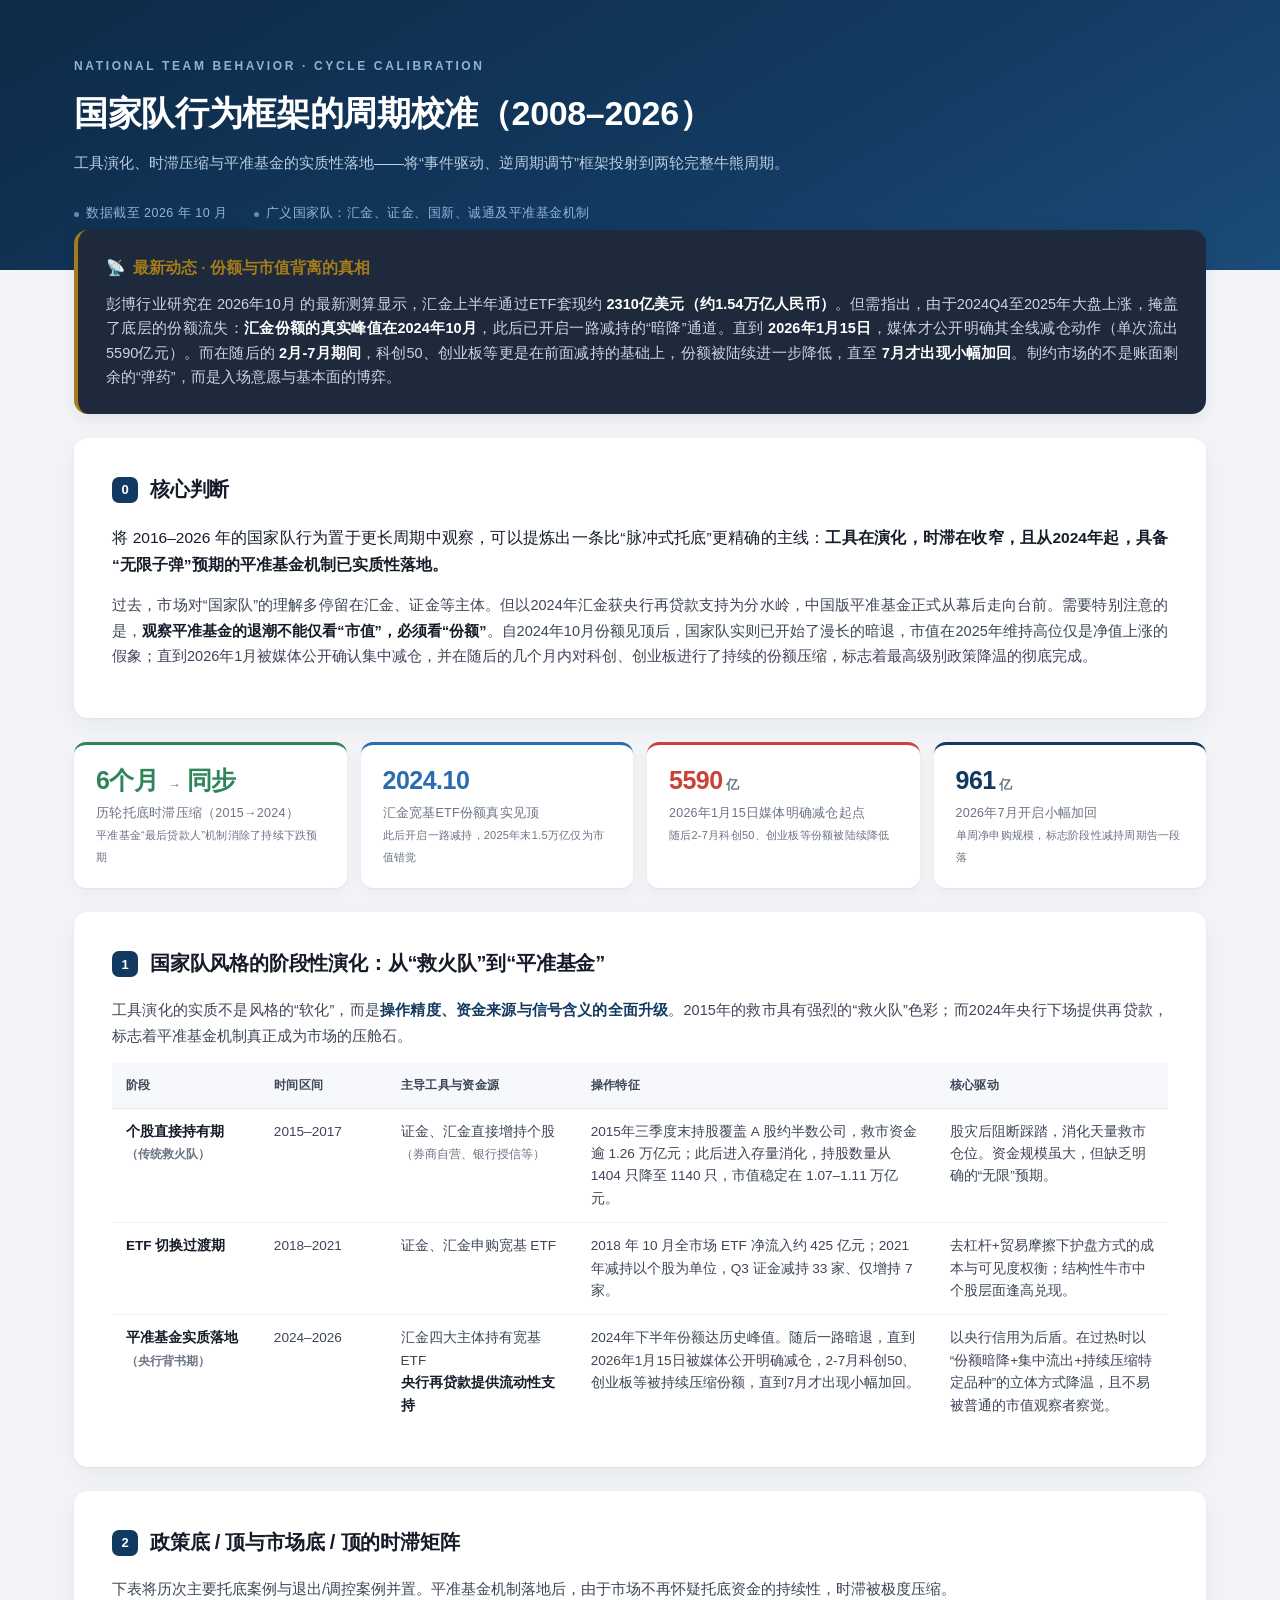
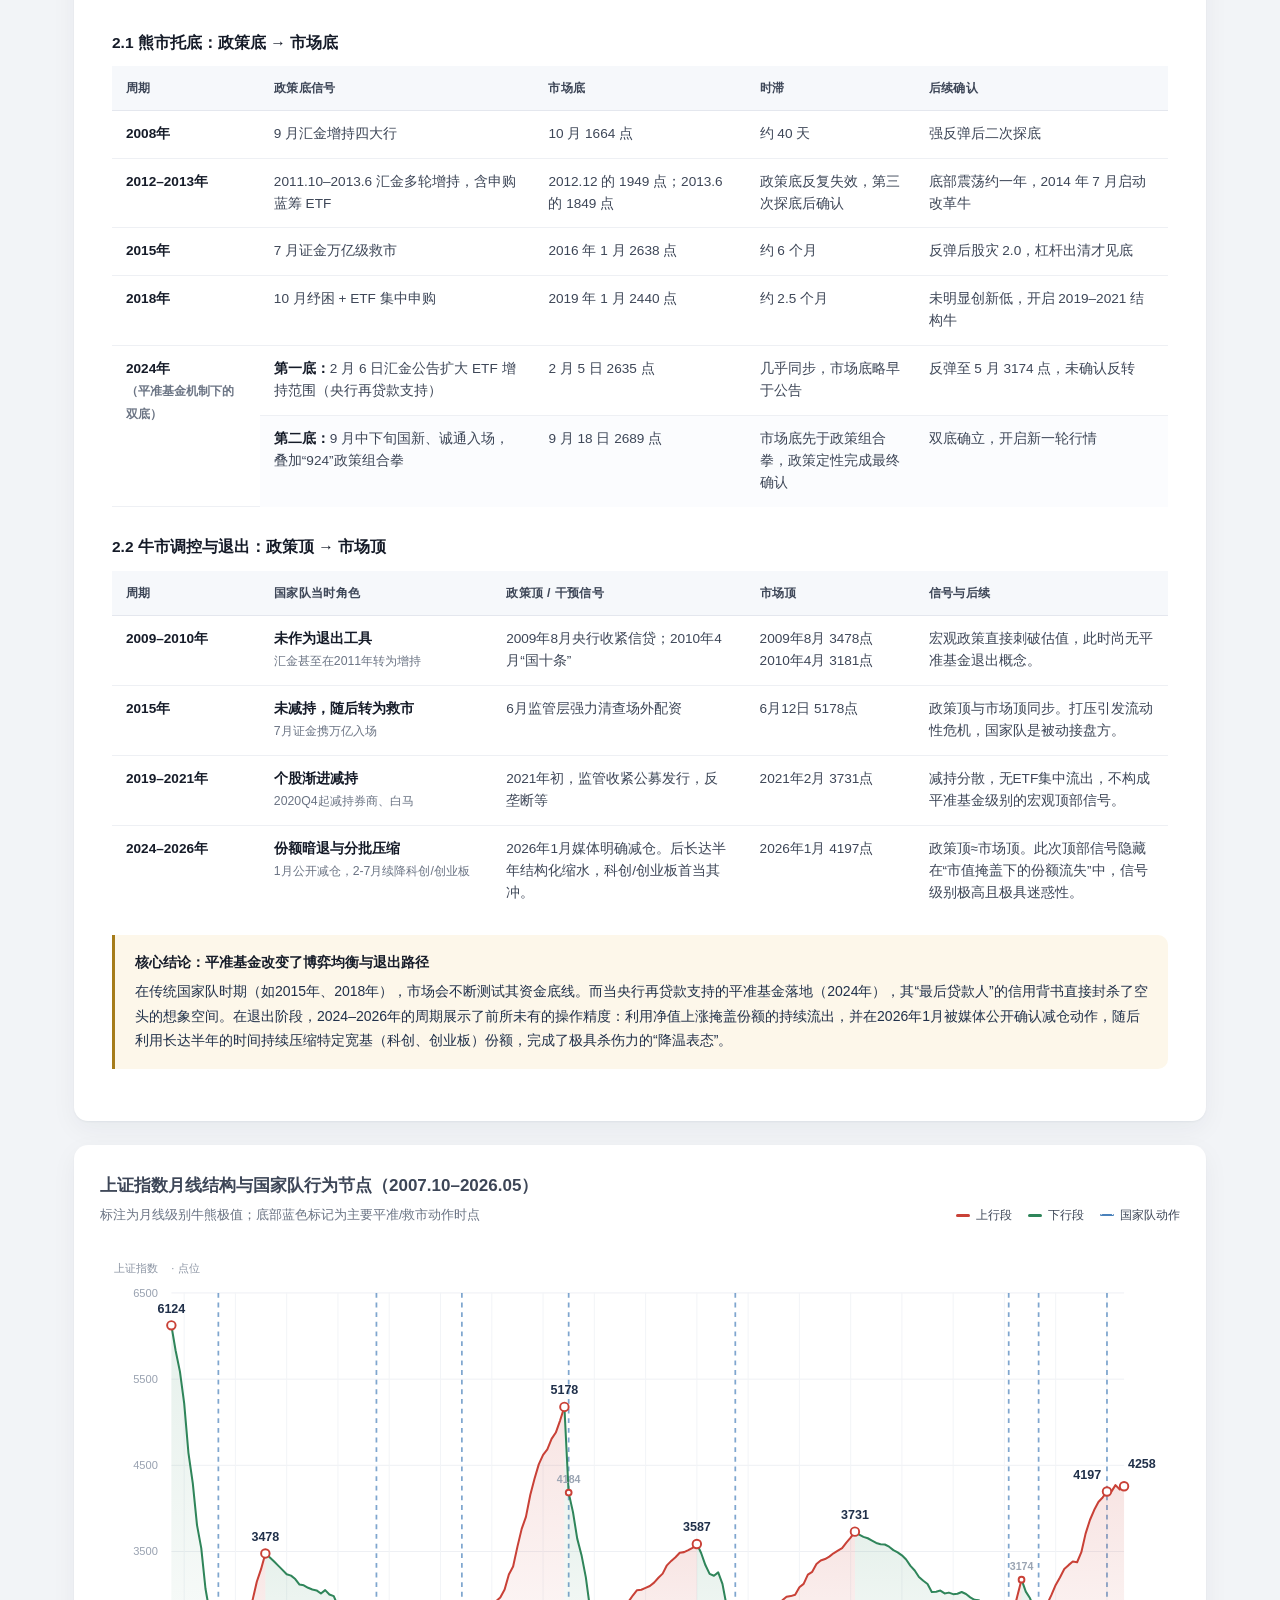
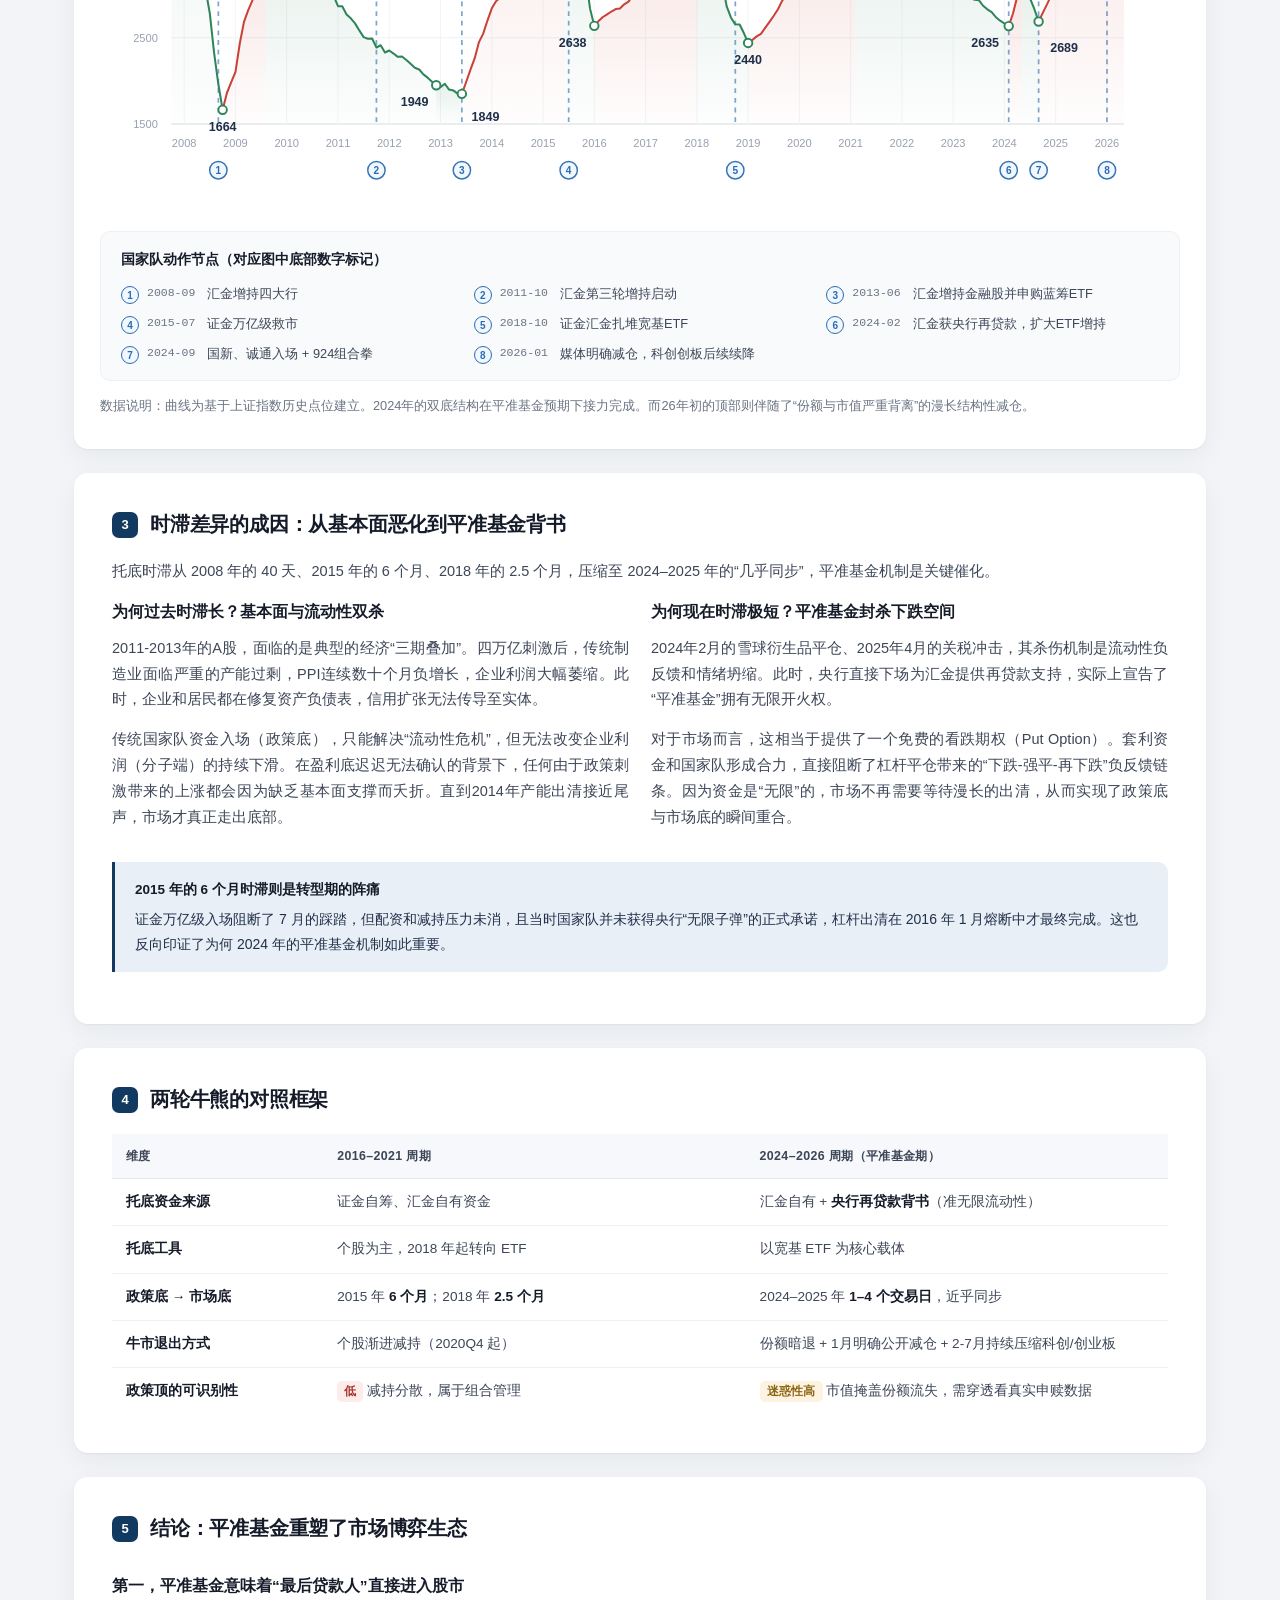
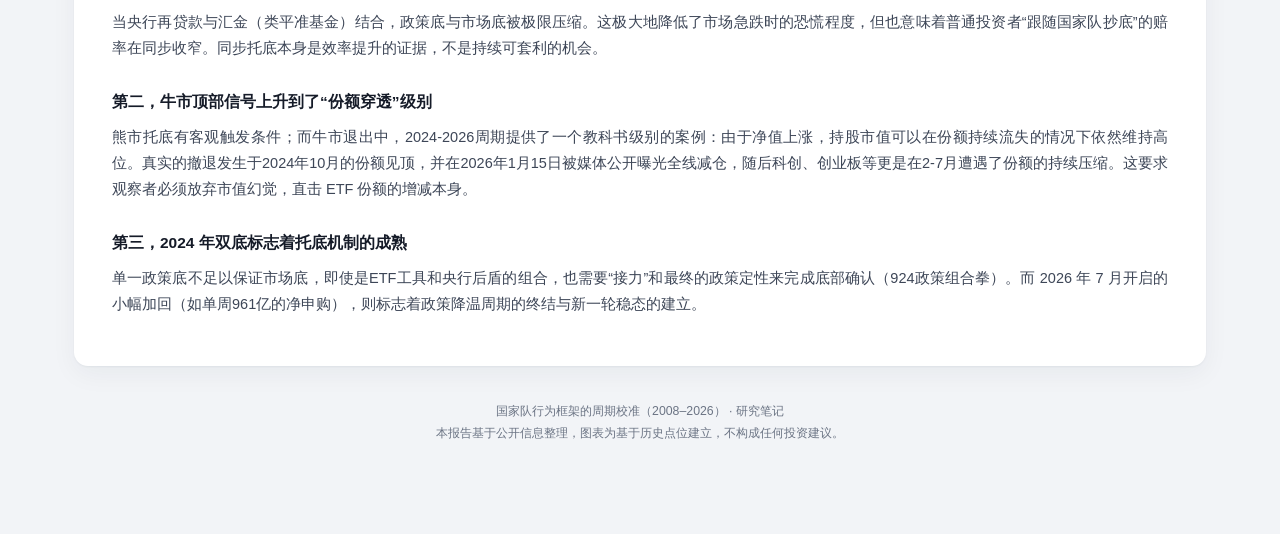
==== commit 0f096b86: "1.新增ETF份额 宽基和行业主题两大类追踪 2.修改gjd 官军实际操作" ====
--- a/gjd.html
+++ b/gjd.html
@@ -28,6 +28,39 @@
   .sub{font-size:15px; color:#b9cde0; margin:0; max-width:820px; line-height:1.7;}
   .meta{margin-top:26px; display:flex; flex-wrap:wrap; gap:10px 26px; font-size:12.5px; color:#8fb4d8; letter-spacing:.04em;}
   .meta i{width:5px; height:5px; border-radius:50%; background:#5f8cba; display:inline-block; margin-right:7px;}
+
+  /* 彭博社最新测算横幅 */
+  .bloomberg-banner{
+    background: #1e293b;
+    color: #f8fafc;
+    padding: 24px 28px;
+    border-radius: 14px;
+    margin-bottom: 24px;
+    border-left: 4px solid var(--gold);
+    box-shadow: 0 4px 18px rgba(0,0,0,.08);
+    position: relative;
+    z-index: 10;
+  }
+  .bloomberg-banner h4{
+    margin: 0 0 10px;
+    color: var(--gold);
+    font-size: 15.5px;
+    font-weight: 700;
+    display: flex;
+    align-items: center;
+    gap: 8px;
+  }
+  .bloomberg-banner p{
+    margin: 0;
+    color: #cbd5e1;
+    font-size: 14.5px;
+    line-height: 1.7;
+    text-align: justify;
+  }
+  .bloomberg-banner strong{
+    color: #ffffff;
+    font-weight: 700;
+  }
 
   /* .card 与 .chart-shell 共享外观，仅内边距不同 */
   .card, .chart-shell{
@@ -107,32 +140,33 @@
     .card{padding:26px 22px;}
     header{padding:40px 0 36px;}
 
-    /* 将四个卡片强制在一行显示 */
+    .bloomberg-banner { padding: 18px 20px; }
+
     .stats {
-      grid-template-columns: repeat(4, 1fr);
-      gap: 6px;
+      grid-template-columns: repeat(2, 1fr);
+      gap: 10px;
     }
     .stat {
-      padding: 10px 5px; /* 缩小内边距 */
+      padding: 14px 12px;
       border-top-width: 2px;
       border-radius: 8px;
     }
     .stat .v {
-      font-size: 15px; /* 缩小主数字 */
-      letter-spacing: -0.04em;
+      font-size: 18px;
+      letter-spacing: -0.02em;
     }
     .stat .v small {
-      font-size: 10px;
-      margin-left: 1px;
+      font-size: 11px;
+      margin-left: 2px;
     }
     .stat .k {
-      font-size: 10px;
-      margin-top: 3px;
-      line-height: 1.25;
+      font-size: 11.5px;
+      margin-top: 4px;
+      line-height: 1.35;
       letter-spacing: 0;
     }
     .stat .k .muted {
-      display: none; /* 在极小屏隐藏补充说明，防止换行崩坏 */
+      display: block;
     }
   }
 
@@ -158,11 +192,17 @@
 
 <div class="wrap">
 
+  <!-- ================= 彭博社最新测算横幅 ================= -->
+  <div class="bloomberg-banner">
+    <h4><span>📡</span> 最新动态 · 份额与市值背离的真相</h4>
+    <p>彭博行业研究在 2026年10月 的最新测算显示，汇金上半年通过ETF套现约 <strong>2310亿美元（约1.54万亿人民币）</strong>。但需指出，由于2024Q4至2025年大盘上涨，掩盖了底层的份额流失：<strong>汇金份额的真实峰值在2024年10月</strong>，此后已开启一路减持的“暗降”通道。直到 <strong>2026年1月15日</strong>，媒体才公开明确其全线减仓动作（单次流出5590亿元）。而在随后的 <strong>2月-7月期间</strong>，科创50、创业板等更是在前面减持的基础上，份额被陆续进一步降低，直至 <strong>7月才出现小幅加回</strong>。制约市场的不是账面剩余的“弹药”，而是入场意愿与基本面的博弈。</p>
+  </div>
+
   <!-- ================= 核心判断 ================= -->
   <section class="card">
     <h2><span class="num">0</span>核心判断</h2>
     <p class="lead">将 2016–2026 年的国家队行为置于更长周期中观察，可以提炼出一条比“脉冲式托底”更精确的主线：<strong>工具在演化，时滞在收窄，且从2024年起，具备“无限子弹”预期的平准基金机制已实质性落地。</strong></p>
-    <p>过去，市场对“国家队”的理解多停留在汇金、证金等主体。但以2024年汇金获央行再贷款支持为分水岭，中国版平准基金正式从幕后走向台前。平准基金的本质不仅是“买什么”，更是“资金规模和预期管理的质变”。它向市场提供了最后贷款人背书，使得熊市托底“政策底与市场底趋于同步”；而在牛市退出时，宽基ETF集中赎回则成为平准基金层面最高级别的“政策表态”。</p>
+    <p>过去，市场对“国家队”的理解多停留在汇金、证金等主体。但以2024年汇金获央行再贷款支持为分水岭，中国版平准基金正式从幕后走向台前。需要特别注意的是，<strong>观察平准基金的退潮不能仅看“市值”，必须看“份额”</strong>。自2024年10月份额见顶后，国家队实则已开始了漫长的暗退，市值在2025年维持高位仅是净值上涨的假象；直到2026年1月被媒体公开确认集中减仓，并在随后的几个月内对科创、创业板进行了持续的份额压缩，标志着最高级别政策降温的彻底完成。</p>
   </section>
 
   <div class="stats">
@@ -171,16 +211,16 @@
       <div class="k">历轮托底时滞压缩（2015→2024）<br><span class="muted" style="font-size:11px;">平准基金“最后贷款人”机制消除了持续下跌预期</span></div>
     </div>
     <div class="stat b">
-      <div class="v">1.53<small>万亿</small></div>
-      <div class="k">2025年9月末以汇金为代表的平准基金ETF持仓峰值</div>
+      <div class="v">2024.10</div>
+      <div class="k">汇金宽基ETF份额真实见顶<br><span class="muted" style="font-size:11px;">此后开启一路减持，2025年末1.5万亿仅为市值错觉</span></div>
     </div>
     <div class="stat r">
       <div class="v">5590<small>亿</small></div>
-      <div class="k">2026年1月平准基金宽基ETF集中赎回规模</div>
+      <div class="k">2026年1月15日媒体明确减仓起点<br><span class="muted" style="font-size:11px;">随后2-7月科创50、创业板等份额被陆续降低</span></div>
     </div>
     <div class="stat">
-      <div class="v">~43<small>%</small></div>
-      <div class="k">平准基金ETF持仓占全市场股票型ETF比例（按峰值推算）</div>
+      <div class="v">961<small>亿</small></div>
+      <div class="k">2026年7月开启小幅加回<br><span class="muted" style="font-size:11px;">单周净申购规模，标志阶段性减持周期告一段落</span></div>
     </div>
   </div>
 
@@ -219,8 +259,8 @@
             <td class="hl">平准基金实质落地<br><span class="sm">（央行背书期）</span></td>
             <td>2024–2026</td>
             <td>汇金四大主体持有宽基 ETF<br><strong>央行再贷款提供流动性支持</strong></td>
-            <td>2024 年末汇金持有股票型 ETF 规模达 1.04 万亿元；2025 年 9 月末达 1.53 万亿元；2026 年初集中赎回，1 月约 12 只 ETF 合计流出 5590.87 亿元。</td>
-            <td>以央行信用为后盾，向市场注入“无限子弹”预期。既在急跌时高效阻断负反馈，也在过热时以 ETF 为“政策表态”载体迅速降温。</td>
+            <td>2024年下半年份额达历史峰值。随后一路暗退，直到2026年1月15日被媒体公开明确减仓，2-7月科创50、创业板等被持续压缩份额，直到7月才出现小幅加回。</td>
+            <td>以央行信用为后盾。在过热时以“份额暗降+集中流出+持续压缩特定品种”的立体方式降温，且不易被普通的市值观察者察觉。</td>
           </tr>
         </tbody>
       </table>
@@ -326,18 +366,18 @@
           </tr>
           <tr>
             <td class="hl">2024–2026年</td>
-            <td><strong>平准基金集中赎回（政策表态）</strong><br><span class="sm">宽基ETF集中流出5590亿</span></td>
-            <td>2026年初监管上调融资保证金比例，定性“防止大起大落”</td>
+            <td><strong>份额暗退与分批压缩</strong><br><span class="sm">1月公开减仓，2-7月续降科创/创业板</span></td>
+            <td>2026年1月媒体明确减仓。后长达半年结构化缩水，科创/创业板首当其冲。</td>
             <td>2026年1月 4197点</td>
-            <td>政策顶≈市场顶。首次以“平准基金宽基ETF集中流出+降温”形式出现，信号级别极高。</td>
+            <td>政策顶≈市场顶。此次顶部信号隐藏在“市值掩盖下的份额流失”中，信号级别极高且极具迷惑性。</td>
           </tr>
         </tbody>
       </table>
     </div>
 
     <div class="callout warn">
-      <span class="t">核心结论：“平准基金”改变了博弈均衡</span>
-      在传统国家队时期（如2015年、2018年），市场会不断测试其资金底线，导致政策底到市场底产生较长的时滞。而当央行再贷款支持的平准基金落地（2024年），其“最后贷款人”的信用背书直接封杀了空头的想象空间。同样，当2026年平准基金在ETF层面进行集中赎回时，它传递的不再是“换仓”，而是“最高级别政策降温”，其顶部信号的可靠性被空前强化。
+      <span class="t">核心结论：平准基金改变了博弈均衡与退出路径</span>
+      在传统国家队时期（如2015年、2018年），市场会不断测试其资金底线。而当央行再贷款支持的平准基金落地（2024年），其“最后贷款人”的信用背书直接封杀了空头的想象空间。在退出阶段，2024–2026年的周期展示了前所未有的操作精度：利用净值上涨掩盖份额的持续流出，并在2026年1月被媒体公开确认减仓动作，随后利用长达半年的时间持续压缩特定宽基（科创、创业板）份额，完成了极具杀伤力的“降温表态”。
     </div>
   </section>
 
@@ -360,7 +400,7 @@
            aria-label="上证指数月线折线图，2007年10月至2026年5月"></svg>
     </div>
     <p class="muted" style="margin-top:14px;">
-      数据说明：曲线为基于上证指数历史点位建立。2024年的双底结构（2月2635点与9月2689点）在平准基金预期下接力完成，每一次底部的时滞都被压缩至极致。
+      数据说明：曲线为基于上证指数历史点位建立。2024年的双底结构在平准基金预期下接力完成。而26年初的顶部则伴随了“份额与市值严重背离”的漫长结构性减仓。
     </p>
   </section>
 
@@ -404,8 +444,8 @@
           <tr><td class="hl">托底资金来源</td><td>证金自筹、汇金自有资金</td><td>汇金自有 + <strong>央行再贷款背书</strong>（准无限流动性）</td></tr>
           <tr><td class="hl">托底工具</td><td>个股为主，2018 年起转向 ETF</td><td>以宽基 ETF 为核心载体</td></tr>
           <tr><td class="hl">政策底 → 市场底</td><td>2015 年 <strong>6 个月</strong>；2018 年 <strong>2.5 个月</strong></td><td>2024–2025 年 <strong>1–4 个交易日</strong>，近乎同步</td></tr>
-          <tr><td class="hl">牛市退出方式</td><td>个股渐进减持（2020Q4 起）</td><td>宽基 ETF 集中赎回（2026 年初）</td></tr>
-          <tr><td class="hl">政策顶的可识别性</td><td><span class="tag no">低</span> 减持分散，属于组合管理</td><td><span class="tag yes">高</span> 宽基 ETF 集中流出，属于平准基金政策表态</td></tr>
+          <tr><td class="hl">牛市退出方式</td><td>个股渐进减持（2020Q4 起）</td><td>份额暗退 + 1月明确公开减仓 + 2-7月持续压缩科创/创业板</td></tr>
+          <tr><td class="hl">政策顶的可识别性</td><td><span class="tag no">低</span> 减持分散，属于组合管理</td><td><span class="tag warn">迷惑性高</span> 市值掩盖份额流失，需穿透看真实申赎数据</td></tr>
         </tbody>
       </table>
     </div>
@@ -418,11 +458,11 @@
     <h3>第一，平准基金意味着“最后贷款人”直接进入股市</h3>
     <p>当央行再贷款与汇金（类平准基金）结合，政策底与市场底被极限压缩。这极大地降低了市场急跌时的恐慌程度，但也意味着普通投资者“跟随国家队抄底”的赔率在同步收窄。同步托底本身是效率提升的证据，不是持续可套利的机会。</p>
 
-    <h3>第二，牛市顶部信号上升到“平准基金级别”</h3>
-    <p>熊市托底有客观触发条件；而牛市退出中，减持是否上升到 ETF 层面、是否伴随政策定性，取决于决策层对“过热”的判断。当平准基金用宽基 ETF 集中赎回（如2026年初）进行降温时，其传达的政策意志绝非个股减持可比，构成明确的宏观顶部坐标。</p>
+    <h3>第二，牛市顶部信号上升到了“份额穿透”级别</h3>
+    <p>熊市托底有客观触发条件；而牛市退出中，2024-2026周期提供了一个教科书级别的案例：由于净值上涨，持股市值可以在份额持续流失的情况下依然维持高位。真实的撤退发生于2024年10月的份额见顶，并在2026年1月15日被媒体公开曝光全线减仓，随后科创、创业板等更是在2-7月遭遇了份额的持续压缩。这要求观察者必须放弃市值幻觉，直击 ETF 份额的增减本身。</p>
 
     <h3>第三，2024 年双底标志着托底机制的成熟</h3>
-    <p>单一政策底不足以保证市场底，即使是ETF工具和央行后盾的组合，也需要“接力”和最终的政策定性来完成底部确认（924政策组合拳）。2012–2013年的基本面磨底教训在平准基金时代并未完全失效，只是出清的时间被大幅缩短了。</p>
+    <p>单一政策底不足以保证市场底，即使是ETF工具和央行后盾的组合，也需要“接力”和最终的政策定性来完成底部确认（924政策组合拳）。而 2026 年 7 月开启的小幅加回（如单周961亿的净申购），则标志着政策降温周期的终结与新一轮稳态的建立。</p>
   </section>
 
   <footer>
@@ -464,10 +504,10 @@
     { d:'2013-06', t:'汇金增持金融股并申购蓝筹ETF' },
     { d:'2015-07', t:'证金万亿级救市' },
     { d:'2018-10', t:'证金汇金扎堆宽基ETF' },
-    { d:'2020-12', t:'个股层面渐进减持启动' },
     { d:'2024-02', t:'汇金获央行再贷款，扩大ETF增持' },
     { d:'2024-09', t:'国新、诚通入场 + 924组合拳' },
-    { d:'2026-01', t:'平准基金宽基ETF集中赎回' }
+    { d:'2026-01', t:'媒体明确减仓，科创创板后续续降' },
+    { d:'2026-07', t:'份额企稳，开启小幅加回' }
   ];
 
   const W = 1120, H = 600;
@@ -543,16 +583,12 @@
     const i = ym2i(ev.d);
     if (i < X0 || i > X1) continue;
     const x = X(i);
-    // 增强国家队动作虚线的显示
     s += `<line x1="${x}" y1="${PAD.t}" x2="${x}" y2="${Y_BASE}" stroke="#2b6cb0" stroke-width="1.8" stroke-dasharray="5 5" opacity="0.6"/>`;
-
-    // 底部带数字的圆圈
     const yb = Y_BASE + 48;
     s += `<g><title>${ev.d} · ${ev.t}</title>`;
     s += `<circle cx="${x}" cy="${yb}" r="9" fill="#f0f7ff" stroke="#2b6cb0" stroke-width="1.5" opacity="0.95"/>`;
     s += `<text x="${x}" y="${yb + 3.5}" text-anchor="middle" font-size="10.5" font-weight="700" fill="#2b6cb0">${evIndex}</text>`;
     s += `</g>`;
-
     evItems.push(`<li><b>${evIndex}</b> <span class="ev-date">${ev.d}</span> ${ev.t}</li>`);
     evIndex++;
   }
